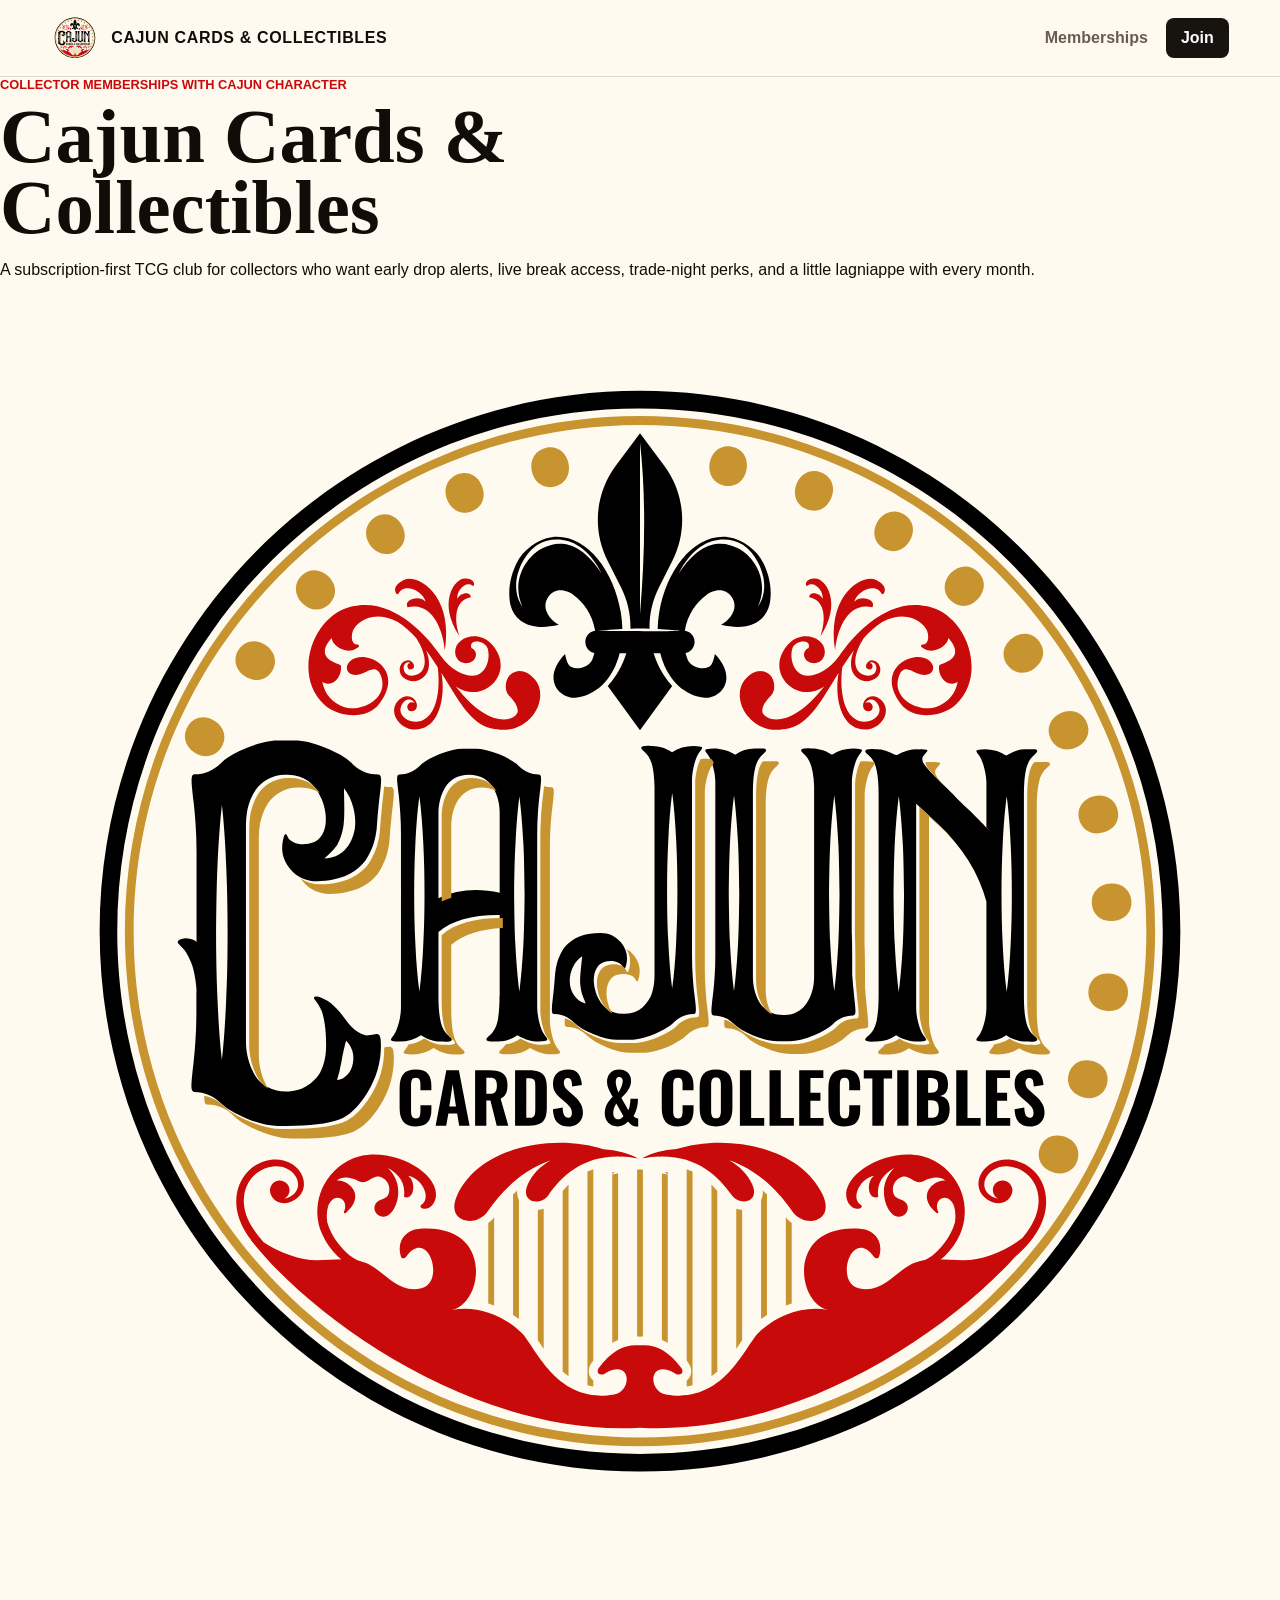
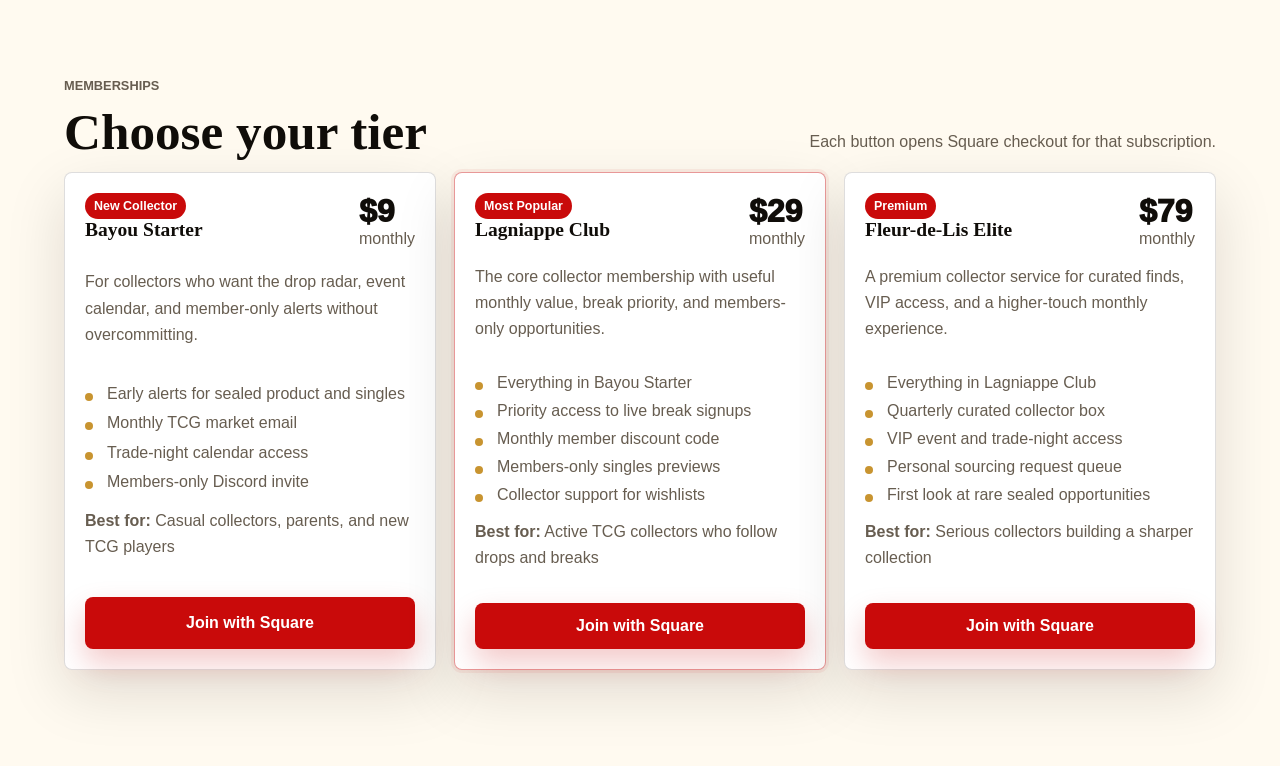
==== index.html @ 58097a8f "Focus public site on subscription tiers" ====
<!doctype html>
<html lang="en">
  <head>
    <meta charset="utf-8">
    <meta name="viewport" content="width=device-width, initial-scale=1">
    <title>Cajun Cards & Collectibles</title>
    <meta name="description" content="Subscription memberships for Cajun Cards & Collectibles, a TCG collector club with Square checkout redirects.">
    <link rel="icon" href="assets/logo.svg" type="image/svg+xml">
    <link rel="stylesheet" href="styles.css">
  </head>
  <body>
    <header class="site-header">
      <a class="brand" href="#home" aria-label="Cajun Cards & Collectibles home">
        <img src="assets/logo.svg" alt="">
        <span>Cajun Cards & Collectibles</span>
      </a>
      <nav class="site-nav" aria-label="Primary navigation">
        <a href="#memberships">Memberships</a>
      </nav>
      <a class="button compact" href="#memberships">Join</a>
    </header>

    <main>
      <section class="subscriptions-hero" id="home">
        <div>
          <p class="eyebrow" data-config="hero.eyebrow">Collector memberships with Cajun character</p>
          <h1 data-config="hero.headline">Cajun Cards & Collectibles</h1>
          <p data-config="hero.copy">A subscription-first TCG club for collectors who want early drop alerts, live break access, trade-night perks, and a little lagniappe with every month.</p>
        </div>
        <img src="assets/logo.svg" alt="Cajun Cards & Collectibles logo">
      </section>

      <section class="section" id="memberships">
        <div class="section-heading">
          <div>
            <p class="eyebrow">Memberships</p>
            <h2>Choose your tier</h2>
          </div>
          <p>Each button opens Square checkout for that subscription.</p>
        </div>
        <div class="subscription-grid" id="subscriptionGrid" aria-live="polite"></div>
      </section>

    </main>

    <aside class="join-tray" id="joinTray" aria-hidden="true" aria-label="Membership checkout redirect">
      <div class="tray-panel">
        <div class="tray-header">
          <h2 id="trayTitle">Membership</h2>
          <button class="icon-button" id="closeTray" type="button" aria-label="Close">X</button>
        </div>
        <p id="trayCopy"></p>
        <div class="secure-note">
          <strong>Redirecting to Square</strong>
          <span>Payment is completed through your Square checkout link.</span>
        </div>
        <a class="button primary full" id="squareCheckoutLink" target="_blank" rel="noopener">Continue to Square</a>
        <button class="button ghost full" id="copySquareLink" type="button">Copy Square link</button>
        <p class="form-note" id="trayMessage"></p>
      </div>
    </aside>

    <div class="toast" id="toast" role="status" aria-live="polite"></div>
    <script src="app.js" type="module"></script>
  </body>
</html>
---- styles.css ----
:root {
  --ink: #100d09;
  --paper: #fffaf0;
  --ivory: #fffdf8;
  --cream: #f5ead8;
  --gold: #c89430;
  --red: #c90a0a;
  --charcoal: #17130f;
  --muted: #675d50;
  --line: rgba(23, 19, 15, 0.14);
  --shadow: 0 22px 60px rgba(23, 19, 15, 0.13);
  --display: Algerian, "Rosewood Std Regular", "Cooper Black", Georgia, "Times New Roman", serif;
  --sans: "Franklin Gothic Medium", "Arial Narrow", Arial, Helvetica, sans-serif;
}

* {
  box-sizing: border-box;
}

html {
  scroll-behavior: smooth;
}

body {
  margin: 0;
  color: var(--ink);
  background: var(--paper);
  font-family: var(--sans);
}

button,
input,
select,
textarea {
  font: inherit;
}

a {
  color: inherit;
  text-decoration: none;
}

.site-header {
  position: sticky;
  top: 0;
  z-index: 30;
  display: grid;
  grid-template-columns: minmax(220px, 1fr) auto auto;
  align-items: center;
  gap: 18px;
  padding: 14px clamp(18px, 4vw, 54px);
  background: rgba(255, 250, 240, 0.94);
  border-bottom: 1px solid var(--line);
  backdrop-filter: blur(16px);
}

.brand {
  display: flex;
  align-items: center;
  gap: 12px;
  min-width: 0;
  font-weight: 900;
  text-transform: uppercase;
  letter-spacing: 0.04em;
}

.brand img {
  width: 48px;
  height: 48px;
  object-fit: contain;
}

.site-nav {
  display: flex;
  flex-wrap: wrap;
  gap: 16px;
  color: var(--muted);
  font-weight: 800;
}

.site-nav a:hover {
  color: var(--red);
}

.button,
.icon-button {
  border: 0;
  cursor: pointer;
}

.button {
  display: inline-flex;
  align-items: center;
  justify-content: center;
  min-height: 46px;
  padding: 12px 18px;
  border-radius: 8px;
  font-weight: 900;
  transition: transform 160ms ease, box-shadow 160ms ease;
}

.button:hover {
  transform: translateY(-1px);
}

.button.primary {
  color: white;
  background: var(--red);
  box-shadow: 0 14px 30px rgba(201, 10, 10, 0.22);
}

.button.secondary {
  color: var(--ink);
  background: var(--gold);
}

.button.ghost {
  color: var(--ink);
  background: transparent;
  border: 1px solid var(--line);
}

.button.compact {
  min-height: 40px;
  padding: 10px 15px;
  color: white;
  background: var(--charcoal);
}

.button.full {
  width: 100%;
}

.button-row,
.hero-actions {
  display: flex;
  flex-wrap: wrap;
  gap: 12px;
}

.hero {
  display: grid;
  grid-template-columns: minmax(0, 1.03fr) minmax(300px, 0.97fr);
  align-items: center;
  min-height: calc(100vh - 77px);
  gap: clamp(28px, 5vw, 76px);
  padding: clamp(48px, 7vw, 92px) clamp(18px, 5vw, 76px) 36px;
  background:
    linear-gradient(110deg, rgba(255, 250, 240, 0.97), rgba(245, 234, 216, 0.92)),
    radial-gradient(circle at 78% 36%, rgba(200, 148, 48, 0.32), transparent 35%);
}

.hero-copy {
  max-width: 780px;
}

.eyebrow {
  margin: 0 0 10px;
  color: var(--red);
  font-size: 0.8rem;
  font-weight: 900;
  text-transform: uppercase;
}

h1,
h2,
h3,
p {
  margin-top: 0;
}

h1,
h2,
h3 {
  font-family: var(--display);
  letter-spacing: 0;
}

h1 {
  max-width: 650px;
  margin-bottom: 18px;
  font-size: clamp(3rem, 6vw, 5.8rem);
  line-height: 0.92;
  overflow-wrap: normal;
}

h2 {
  margin-bottom: 14px;
  font-size: clamp(2rem, 4vw, 4rem);
  line-height: 1;
}

h3 {
  margin-bottom: 8px;
  font-size: 1.22rem;
}

.hero p,
.section-heading p,
.planner p,
.subscription-card p,
.feature-card p,
.faq-card p,
.form-note,
.secure-note span {
  color: var(--muted);
  line-height: 1.65;
}

.hero p {
  max-width: 650px;
  font-size: 1.16rem;
}

.hero-mark {
  display: grid;
  place-items: center;
  padding: clamp(16px, 4vw, 34px);
  background: rgba(255, 253, 248, 0.78);
  border: 1px solid rgba(200, 148, 48, 0.34);
  border-radius: 8px;
  box-shadow: var(--shadow);
  overflow: hidden;
}

.hero-mark img {
  width: min(100%, 520px);
  max-width: 100%;
  aspect-ratio: 1;
  object-fit: contain;
  filter: drop-shadow(0 26px 46px rgba(23, 19, 15, 0.2));
}

.announcement-strip {
  overflow: hidden;
  border-top: 1px solid var(--line);
  border-bottom: 1px solid var(--line);
  background: var(--charcoal);
}

.drop-notification {
  display: flex;
  align-items: center;
  justify-content: space-between;
  gap: 20px;
  margin: clamp(24px, 4vw, 42px) clamp(18px, 5vw, 76px) 0;
  padding: 18px;
  border: 1px solid rgba(201, 10, 10, 0.25);
  border-radius: 8px;
  background: white;
  box-shadow: var(--shadow);
}

.drop-notification h2 {
  margin-bottom: 8px;
  font-size: clamp(1.6rem, 3vw, 2.6rem);
}

.drop-notification p {
  margin-bottom: 6px;
  color: var(--muted);
  line-height: 1.55;
}

.drop-notification span {
  color: var(--red);
  font-weight: 900;
}

#announcementTrack {
  display: flex;
  min-width: max-content;
  animation: crawl 28s linear infinite;
}

.announcement-item {
  padding: 13px 28px;
  color: white;
  font-weight: 900;
}

.announcement-item span {
  color: var(--gold);
}

@keyframes crawl {
  from {
    transform: translateX(0);
  }
  to {
    transform: translateX(-50%);
  }
}

.section,
.section-lite {
  padding: clamp(58px, 8vw, 96px) clamp(18px, 5vw, 76px);
}

.section-lite {
  padding-bottom: 0;
}

.toolbar,
.section-heading,
.planner {
  display: flex;
  align-items: end;
  justify-content: space-between;
  gap: 28px;
}

.tools {
  display: grid;
  grid-template-columns: minmax(220px, 1fr) minmax(190px, 0.75fr);
  gap: 12px;
  width: min(100%, 560px);
}

label {
  display: grid;
  gap: 7px;
  color: var(--muted);
  font-size: 0.92rem;
  font-weight: 800;
}

input,
select,
textarea {
  min-height: 44px;
  width: 100%;
  padding: 10px 12px;
  color: var(--ink);
  border: 1px solid var(--line);
  border-radius: 8px;
  background: var(--ivory);
}

textarea {
  resize: vertical;
}

input:focus,
select:focus,
textarea:focus {
  outline: 3px solid rgba(200, 148, 48, 0.28);
  border-color: var(--gold);
}

.subscription-grid {
  display: grid;
  grid-template-columns: repeat(3, minmax(0, 1fr));
  gap: 18px;
}

.subscription-card,
.feature-card,
.planner-card,
.faq-card,
.admin-card,
.tray-panel {
  border: 1px solid var(--line);
  border-radius: 8px;
  background: white;
  box-shadow: var(--shadow);
}

.subscription-card {
  display: grid;
  gap: 15px;
  min-height: 100%;
  padding: 20px;
}

.subscription-card.popular {
  border-color: rgba(201, 10, 10, 0.42);
  outline: 3px solid rgba(201, 10, 10, 0.06);
}

.tier-head {
  display: flex;
  align-items: start;
  justify-content: space-between;
  gap: 12px;
}

.badge {
  display: inline-flex;
  width: fit-content;
  align-items: center;
  min-height: 26px;
  padding: 5px 9px;
  color: white;
  background: var(--red);
  border-radius: 999px;
  font-size: 0.78rem;
  font-weight: 900;
}

.price {
  font-size: 2rem;
  font-weight: 950;
}

.cadence {
  color: var(--muted);
}

.subscription-card ul {
  display: grid;
  gap: 10px;
  margin: 0;
  padding: 0;
  list-style: none;
}

.subscription-card li {
  position: relative;
  padding-left: 22px;
  color: var(--muted);
}

.subscription-card li::before {
  content: "";
  position: absolute;
  top: 0.5em;
  left: 0;
  width: 8px;
  height: 8px;
  background: var(--gold);
  border-radius: 50%;
}

.clubhouse,
.compare-section {
  background: #f4ead9;
}

.feature-grid,
.calendar-list,
.faq-list {
  display: grid;
  grid-template-columns: repeat(4, minmax(0, 1fr));
  gap: 16px;
}

.feature-card,
.faq-card {
  padding: 18px;
}

.planner {
  align-items: start;
}

.planner > div {
  max-width: 560px;
}

.planner-card {
  display: grid;
  gap: 12px;
  width: min(100%, 520px);
  padding: 20px;
}

.wishlist-items {
  display: grid;
  gap: 10px;
}

.wishlist-item,
.calendar-item {
  padding: 13px;
  border: 1px solid var(--line);
  border-radius: 8px;
  background: var(--ivory);
}

.calendar-list {
  grid-template-columns: repeat(3, minmax(0, 1fr));
}

.calendar-item strong,
.calendar-item span {
  display: block;
}

.calendar-item span {
  color: var(--red);
  font-weight: 900;
}

.compare-table {
  overflow-x: auto;
  border: 1px solid var(--line);
  border-radius: 8px;
  background: white;
}

.compare-table table {
  width: 100%;
  min-width: 720px;
  border-collapse: collapse;
}

.compare-table th,
.compare-table td {
  padding: 14px;
  text-align: left;
  border-bottom: 1px solid var(--line);
}

.compare-table th {
  color: var(--red);
  font-family: var(--display);
  font-size: 1.1rem;
}

.admin-grid {
  display: grid;
  grid-template-columns: minmax(320px, 0.8fr) minmax(360px, 1.2fr);
  gap: 18px;
}

.admin-card {
  display: grid;
  gap: 14px;
  padding: 20px;
}

.join-tray {
  position: fixed;
  inset: 0;
  z-index: 60;
  display: none;
  justify-content: end;
  background: rgba(23, 19, 15, 0.46);
}

.join-tray.open {
  display: flex;
}

.tray-panel {
  display: grid;
  align-content: start;
  gap: 16px;
  width: min(100%, 430px);
  height: 100%;
  padding: 22px;
  border-radius: 0;
}

.tray-header {
  display: flex;
  align-items: center;
  justify-content: space-between;
  gap: 12px;
}

.icon-button {
  display: grid;
  width: 40px;
  height: 40px;
  place-items: center;
  color: white;
  background: var(--charcoal);
  border-radius: 8px;
  font-weight: 900;
}

.secure-note {
  display: grid;
  gap: 3px;
  padding: 14px;
  border: 1px dashed rgba(23, 19, 15, 0.24);
  border-radius: 8px;
  background: var(--cream);
}

.toast {
  position: fixed;
  right: 18px;
  bottom: 18px;
  z-index: 80;
  max-width: min(420px, calc(100vw - 36px));
  padding: 14px 16px;
  color: white;
  background: var(--charcoal);
  border-radius: 8px;
  box-shadow: var(--shadow);
  opacity: 0;
  transform: translateY(10px);
  transition: opacity 160ms ease, transform 160ms ease;
  pointer-events: none;
}

.toast.show {
  opacity: 1;
  transform: translateY(0);
}

.hidden {
  display: none !important;
}

@media (max-width: 1080px) {
  .site-header {
    grid-template-columns: 1fr auto;
  }

  .site-nav {
    grid-column: 1 / -1;
  }

  .hero,
  .toolbar,
  .section-heading,
  .drop-notification,
  .planner,
  .admin-grid {
    display: grid;
    grid-template-columns: 1fr;
    align-items: start;
  }

  .subscription-grid,
  .feature-grid {
    grid-template-columns: repeat(2, minmax(0, 1fr));
  }
}

@media (max-width: 720px) {
  .brand span {
    font-size: 0.85rem;
  }

  .site-header {
    gap: 10px;
  }

  .site-nav {
    gap: 10px;
    font-size: 0.9rem;
  }

  .hero {
    min-height: auto;
  }

  h1 {
    font-size: clamp(2.8rem, 18vw, 4.4rem);
  }

  .subscription-grid,
  .feature-grid,
  .calendar-list,
  .faq-list,
  .tools {
    grid-template-columns: 1fr;
  }
}
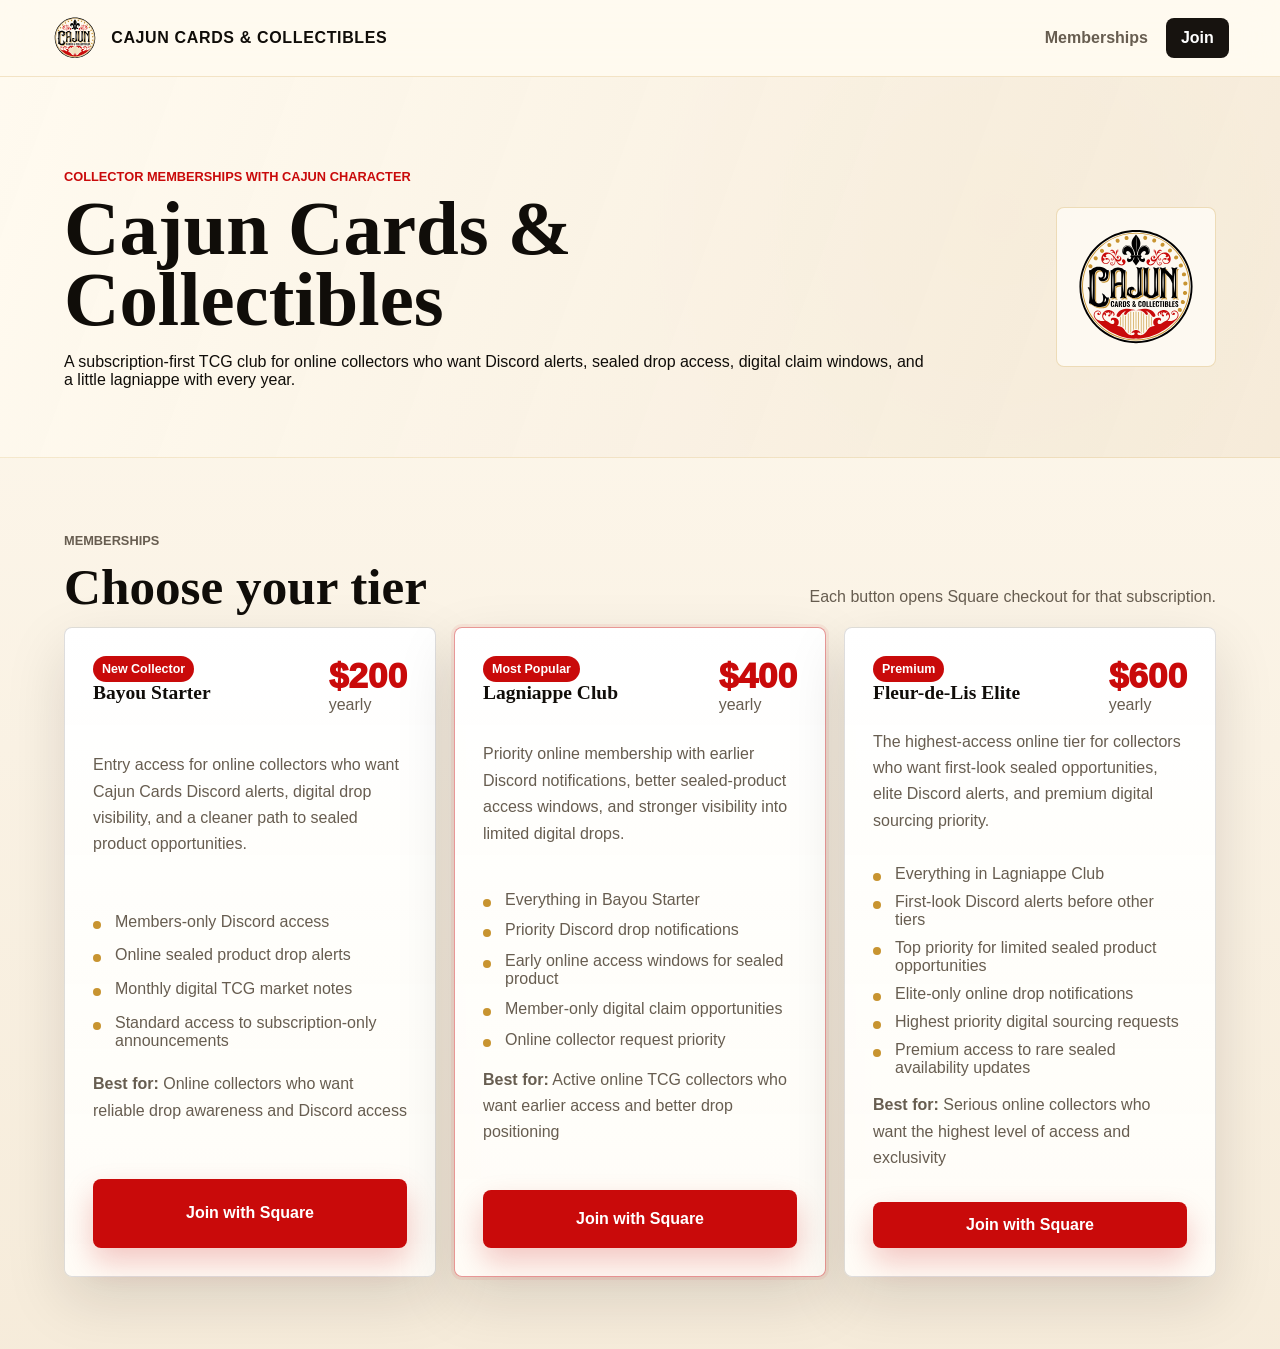
==== commit 4b83537a: "Add configurable Discord join popup" ====
--- a/index.html
+++ b/index.html
@@ -17,7 +17,7 @@
       <nav class="site-nav" aria-label="Primary navigation">
         <a href="#memberships">Memberships</a>
       </nav>
-      <a class="button compact" href="#memberships">Join</a>
+      <button class="button compact" id="openDiscordJoin" type="button">Join</button>
     </header>
 
     <main>
@@ -60,6 +60,22 @@
       </div>
     </aside>
 
+    <aside class="join-tray" id="discordTray" aria-hidden="true" aria-label="Discord server invite">
+      <div class="tray-panel">
+        <div class="tray-header">
+          <h2>Join the Discord</h2>
+          <button class="icon-button" id="closeDiscordTray" type="button" aria-label="Close">X</button>
+        </div>
+        <p>Get online drop alerts, sealed access notices, and member updates from Cajun Cards & Collectibles.</p>
+        <div class="secure-note">
+          <strong>Discord invite</strong>
+          <span id="discordJoinCopy">Add your Discord server link in the admin panel.</span>
+        </div>
+        <a class="button primary full" id="discordServerLink" target="_blank" rel="noopener">Open Discord</a>
+        <p class="form-note" id="discordTrayMessage"></p>
+      </div>
+    </aside>
+
     <div class="toast" id="toast" role="status" aria-live="polite"></div>
     <script src="app.js" type="module"></script>
   </body>
--- a/styles.css
+++ b/styles.css
@@ -24,7 +24,9 @@
 body {
   margin: 0;
   color: var(--ink);
-  background: var(--paper);
+  background:
+    linear-gradient(180deg, rgba(255, 250, 240, 0.98), rgba(245, 234, 216, 0.9)),
+    var(--paper);
   font-family: var(--sans);
 }
 
@@ -50,7 +52,7 @@
   gap: 18px;
   padding: 14px clamp(18px, 4vw, 54px);
   background: rgba(255, 250, 240, 0.94);
-  border-bottom: 1px solid var(--line);
+  border-bottom: 1px solid rgba(200, 148, 48, 0.22);
   backdrop-filter: blur(16px);
 }
 
@@ -138,7 +140,8 @@
   gap: 12px;
 }
 
-.hero {
+.hero,
+.subscriptions-hero {
   display: grid;
   grid-template-columns: minmax(0, 1.03fr) minmax(300px, 0.97fr);
   align-items: center;
@@ -148,6 +151,27 @@
   background:
     linear-gradient(110deg, rgba(255, 250, 240, 0.97), rgba(245, 234, 216, 0.92)),
     radial-gradient(circle at 78% 36%, rgba(200, 148, 48, 0.32), transparent 35%);
+}
+
+.subscriptions-hero {
+  min-height: auto;
+  grid-template-columns: minmax(0, 1fr) 160px;
+  padding: clamp(54px, 8vw, 92px) clamp(18px, 5vw, 76px) clamp(26px, 5vw, 52px);
+  border-bottom: 1px solid rgba(200, 148, 48, 0.18);
+}
+
+.subscriptions-hero > div {
+  max-width: 860px;
+}
+
+.subscriptions-hero img {
+  width: min(160px, 28vw);
+  aspect-ratio: 1;
+  object-fit: contain;
+  padding: 12px;
+  border: 1px solid rgba(200, 148, 48, 0.3);
+  border-radius: 8px;
+  background: rgba(255, 253, 248, 0.78);
 }
 
 .hero-copy {
@@ -294,7 +318,7 @@
 
 .section,
 .section-lite {
-  padding: clamp(58px, 8vw, 96px) clamp(18px, 5vw, 76px);
+  padding: clamp(40px, 6vw, 72px) clamp(18px, 5vw, 76px);
 }
 
 .section-lite {
@@ -370,7 +394,16 @@
   display: grid;
   gap: 15px;
   min-height: 100%;
-  padding: 20px;
+  padding: clamp(18px, 3vw, 28px);
+  background:
+    linear-gradient(180deg, rgba(255, 255, 255, 0.98), rgba(255, 253, 248, 0.94));
+  transition: transform 160ms ease, border-color 160ms ease, box-shadow 160ms ease;
+}
+
+.subscription-card:hover {
+  transform: translateY(-3px);
+  border-color: rgba(200, 148, 48, 0.5);
+  box-shadow: 0 24px 70px rgba(23, 19, 15, 0.16);
 }
 
 .subscription-card.popular {
@@ -399,7 +432,8 @@
 }
 
 .price {
-  font-size: 2rem;
+  color: var(--red);
+  font-size: 2.2rem;
   font-weight: 950;
 }
 
@@ -616,6 +650,7 @@
   }
 
   .hero,
+  .subscriptions-hero,
   .toolbar,
   .section-heading,
   .drop-notification,
@@ -650,6 +685,10 @@
     min-height: auto;
   }
 
+  .subscriptions-hero img {
+    width: 118px;
+  }
+
   h1 {
     font-size: clamp(2.8rem, 18vw, 4.4rem);
   }
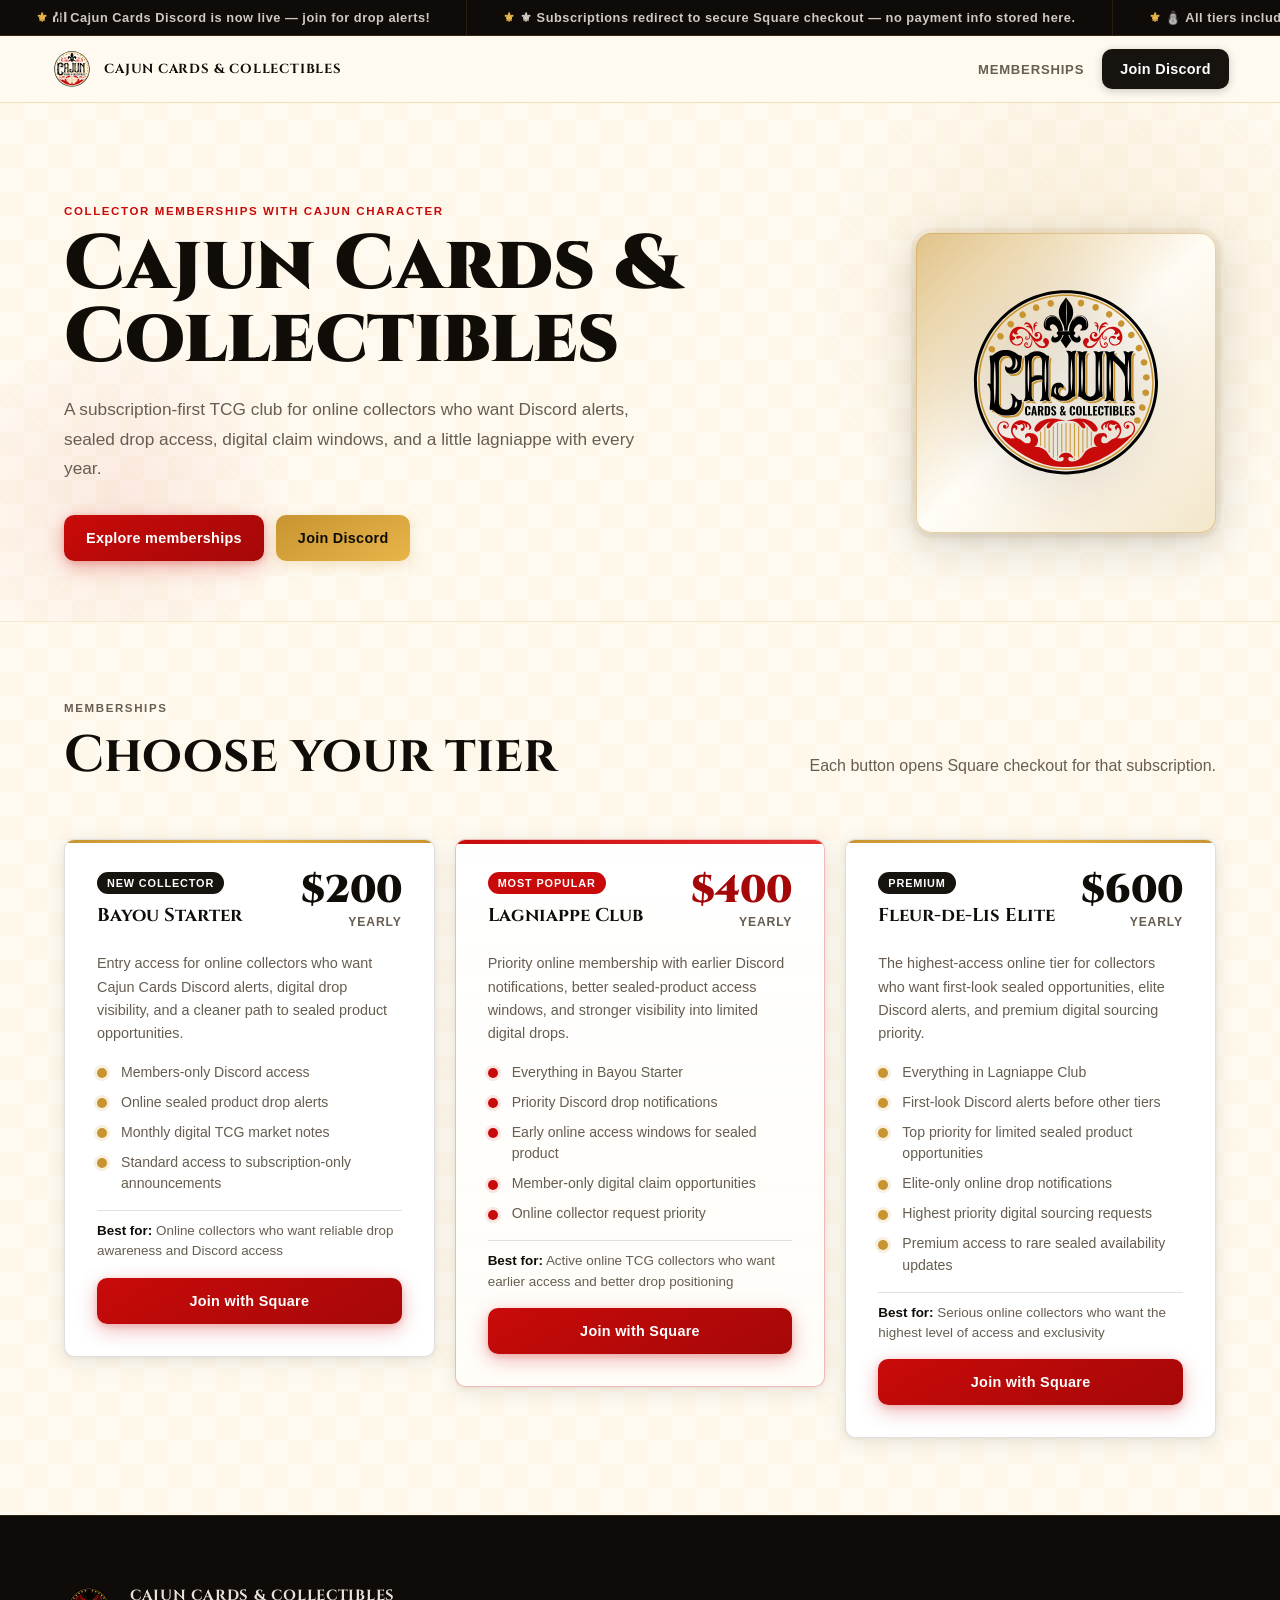
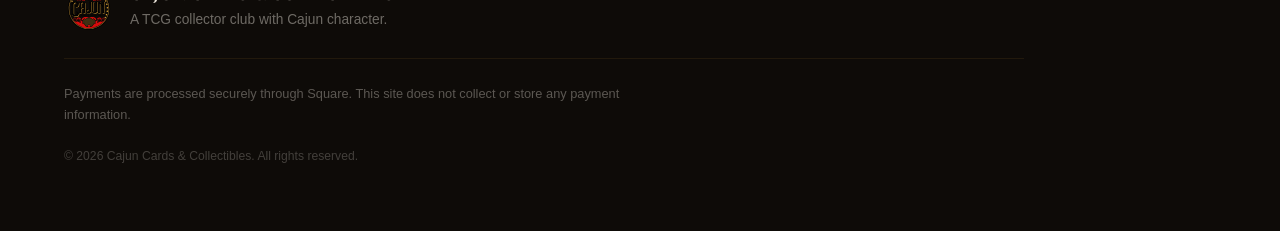
==== commit c496d045: "Overhaul visual design, admin dashboard, and public site features - Add Google Fonts (Cinzel) for di" ====
--- a/index.html
+++ b/index.html
@@ -3,31 +3,57 @@
   <head>
     <meta charset="utf-8">
     <meta name="viewport" content="width=device-width, initial-scale=1">
-    <title>Cajun Cards & Collectibles</title>
-    <meta name="description" content="Subscription memberships for Cajun Cards & Collectibles, a TCG collector club with Square checkout redirects.">
+    <title>Cajun Cards &amp; Collectibles</title>
+    <meta name="description" id="metaDesc" content="Subscription memberships for Cajun Cards &amp; Collectibles — a TCG collector club in Louisiana.">
     <link rel="icon" href="assets/logo.svg" type="image/svg+xml">
+    <link rel="preconnect" href="https://fonts.googleapis.com">
+    <link rel="preconnect" href="https://fonts.gstatic.com" crossorigin>
+    <link href="https://fonts.googleapis.com/css2?family=Cinzel:wght@400;700;900&display=swap" rel="stylesheet">
     <link rel="stylesheet" href="styles.css">
   </head>
   <body>
+
+    <div class="announcement-strip" id="announcementStrip" hidden>
+      <div id="announcementTrack"></div>
+    </div>
+
     <header class="site-header">
-      <a class="brand" href="#home" aria-label="Cajun Cards & Collectibles home">
+      <a class="brand" href="#home" aria-label="Cajun Cards &amp; Collectibles home">
         <img src="assets/logo.svg" alt="">
-        <span>Cajun Cards & Collectibles</span>
+        <span>Cajun Cards &amp; Collectibles</span>
       </a>
       <nav class="site-nav" aria-label="Primary navigation">
         <a href="#memberships">Memberships</a>
       </nav>
-      <button class="button compact" id="openDiscordJoin" type="button">Join</button>
+      <button class="button compact" id="openDiscordJoin" type="button">Join Discord</button>
     </header>
 
     <main>
+
+      <div class="drop-notification-wrap" id="discordDropWrap" hidden>
+        <div class="drop-notification">
+          <div class="drop-notification-content">
+            <h3 id="dropTitle"></h3>
+            <p id="dropMessage"></p>
+            <span class="drop-time" id="dropPostedAt"></span>
+          </div>
+          <a class="button primary" id="dropLink" target="_blank" rel="noopener" hidden>View on Discord</a>
+        </div>
+      </div>
+
       <section class="subscriptions-hero" id="home">
-        <div>
+        <div class="hero-text">
           <p class="eyebrow" data-config="hero.eyebrow">Collector memberships with Cajun character</p>
-          <h1 data-config="hero.headline">Cajun Cards & Collectibles</h1>
+          <h1 data-config="hero.headline">Cajun Cards &amp; Collectibles</h1>
           <p data-config="hero.copy">A subscription-first TCG club for collectors who want early drop alerts, live break access, trade-night perks, and a little lagniappe with every month.</p>
+          <div class="hero-actions">
+            <a class="button primary" href="#memberships" data-config="hero.primaryCta">Explore memberships</a>
+            <button class="button secondary" id="openDiscordHero" type="button" data-config="hero.secondaryCta">Join Discord</button>
+          </div>
         </div>
-        <img src="assets/logo.svg" alt="Cajun Cards & Collectibles logo">
+        <div class="hero-mark">
+          <img src="assets/logo.svg" alt="Cajun Cards &amp; Collectibles logo">
+        </div>
       </section>
 
       <section class="section" id="memberships">
@@ -43,11 +69,26 @@
 
     </main>
 
+    <footer class="site-footer">
+      <div class="footer-inner">
+        <div class="footer-brand">
+          <img src="assets/logo.svg" alt="">
+          <div class="footer-brand-text">
+            <strong data-config="brand">Cajun Cards &amp; Collectibles</strong>
+            <p data-config="footer.tagline">A TCG collector club with Cajun character.</p>
+          </div>
+        </div>
+        <hr class="footer-divider">
+        <p class="footer-note">Payments are processed securely through Square. This site does not collect or store any payment information.</p>
+        <p class="footer-copy">&copy; <span data-config="footer.copyright">2026 Cajun Cards &amp; Collectibles. All rights reserved.</span></p>
+      </div>
+    </footer>
+
     <aside class="join-tray" id="joinTray" aria-hidden="true" aria-label="Membership checkout redirect">
       <div class="tray-panel">
         <div class="tray-header">
           <h2 id="trayTitle">Membership</h2>
-          <button class="icon-button" id="closeTray" type="button" aria-label="Close">X</button>
+          <button class="icon-button" id="closeTray" type="button" aria-label="Close">&times;</button>
         </div>
         <p id="trayCopy"></p>
         <div class="secure-note">
@@ -64,9 +105,9 @@
       <div class="tray-panel">
         <div class="tray-header">
           <h2>Join the Discord</h2>
-          <button class="icon-button" id="closeDiscordTray" type="button" aria-label="Close">X</button>
+          <button class="icon-button" id="closeDiscordTray" type="button" aria-label="Close">&times;</button>
         </div>
-        <p>Get online drop alerts, sealed access notices, and member updates from Cajun Cards & Collectibles.</p>
+        <p>Get online drop alerts, sealed access notices, and member updates from Cajun Cards &amp; Collectibles.</p>
         <div class="secure-note">
           <strong>Discord invite</strong>
           <span id="discordJoinCopy">Add your Discord server link in the admin panel.</span>
--- a/styles.css
+++ b/styles.css
@@ -1,265 +1,348 @@
+/* ═══════════════════════════════════════
+   Cajun Cards & Collectibles — Stylesheet
+═══════════════════════════════════════ */
+
 :root {
-  --ink: #100d09;
-  --paper: #fffaf0;
-  --ivory: #fffdf8;
-  --cream: #f5ead8;
-  --gold: #c89430;
-  --red: #c90a0a;
-  --charcoal: #17130f;
-  --muted: #675d50;
-  --line: rgba(23, 19, 15, 0.14);
-  --shadow: 0 22px 60px rgba(23, 19, 15, 0.13);
-  --display: Algerian, "Rosewood Std Regular", "Cooper Black", Georgia, "Times New Roman", serif;
-  --sans: "Franklin Gothic Medium", "Arial Narrow", Arial, Helvetica, sans-serif;
-}
-
-* {
-  box-sizing: border-box;
-}
-
-html {
-  scroll-behavior: smooth;
-}
+  --ink:        #100d09;
+  --paper:      #fffaf0;
+  --ivory:      #fffdf8;
+  --cream:      #f5ead8;
+  --gold:       #c89430;
+  --gold-light: #e8b54a;
+  --red:        #c90a0a;
+  --red-dark:   #a50808;
+  --charcoal:   #17130f;
+  --deep:       #0e0b08;
+  --muted:      #675d50;
+  --line:       rgba(23, 19, 15, 0.13);
+  --shadow:     0 4px 20px rgba(23, 19, 15, 0.09), 0 1px 4px rgba(23, 19, 15, 0.05);
+  --shadow-lg:  0 12px 48px rgba(23, 19, 15, 0.15), 0 4px 14px rgba(23, 19, 15, 0.08);
+  --display:    "Cinzel", Algerian, "Cooper Black", Georgia, "Times New Roman", serif;
+  --sans:       "Franklin Gothic Medium", "Arial Narrow", Arial, Helvetica, sans-serif;
+  --radius:     10px;
+}
+
+/* ─── Reset ──────────────────────────── */
+*, *::before, *::after { box-sizing: border-box; }
+html { scroll-behavior: smooth; }
 
 body {
   margin: 0;
   color: var(--ink);
-  background:
-    linear-gradient(180deg, rgba(255, 250, 240, 0.98), rgba(245, 234, 216, 0.9)),
-    var(--paper);
+  background-color: var(--paper);
+  background-image:
+    linear-gradient(135deg, rgba(200,148,48,.03) 25%, transparent 25%),
+    linear-gradient(225deg, rgba(200,148,48,.03) 25%, transparent 25%),
+    linear-gradient(315deg, rgba(200,148,48,.03) 25%, transparent 25%),
+    linear-gradient(45deg,  rgba(200,148,48,.03) 25%, transparent 25%);
+  background-size: 48px 48px;
+  background-position: 0 0, 0 24px, 24px -24px, -24px 0;
   font-family: var(--sans);
 }
 
-button,
-input,
-select,
-textarea {
-  font: inherit;
-}
-
-a {
-  color: inherit;
-  text-decoration: none;
-}
-
+button, input, select, textarea { font: inherit; }
+a { color: inherit; text-decoration: none; }
+h1, h2, h3, p { margin-top: 0; }
+
+/* ─── Typography ─────────────────────── */
+h1, h2, h3 {
+  font-family: var(--display);
+  letter-spacing: 0;
+}
+
+h1 {
+  max-width: 720px;
+  margin-bottom: 20px;
+  font-size: clamp(2.8rem, 6vw, 5.4rem);
+  line-height: 0.95;
+  font-weight: 900;
+}
+
+h2 {
+  margin-bottom: 14px;
+  font-size: clamp(2rem, 4vw, 3.6rem);
+  line-height: 1;
+  font-weight: 700;
+}
+
+h3 {
+  margin-bottom: 8px;
+  font-size: 1.16rem;
+  font-weight: 700;
+}
+
+.eyebrow {
+  margin: 0 0 12px;
+  color: var(--red);
+  font-size: 0.72rem;
+  font-weight: 900;
+  text-transform: uppercase;
+  letter-spacing: 0.14em;
+}
+
+/* ─── Site Header ───────────────────── */
 .site-header {
   position: sticky;
   top: 0;
   z-index: 30;
   display: grid;
-  grid-template-columns: minmax(220px, 1fr) auto auto;
+  grid-template-columns: minmax(200px, 1fr) auto auto;
   align-items: center;
   gap: 18px;
-  padding: 14px clamp(18px, 4vw, 54px);
+  padding: 12px clamp(18px, 4vw, 54px);
   background: rgba(255, 250, 240, 0.94);
-  border-bottom: 1px solid rgba(200, 148, 48, 0.22);
-  backdrop-filter: blur(16px);
+  border-bottom: 1px solid rgba(200, 148, 48, 0.28);
+  backdrop-filter: blur(20px);
+  -webkit-backdrop-filter: blur(20px);
 }
 
 .brand {
   display: flex;
   align-items: center;
-  gap: 12px;
+  gap: 11px;
   min-width: 0;
-  font-weight: 900;
+  font-family: var(--display);
+  font-size: 0.82rem;
+  font-weight: 700;
   text-transform: uppercase;
-  letter-spacing: 0.04em;
+  letter-spacing: 0.06em;
 }
 
 .brand img {
-  width: 48px;
-  height: 48px;
+  width: 42px;
+  height: 42px;
   object-fit: contain;
+  flex-shrink: 0;
 }
 
 .site-nav {
   display: flex;
   flex-wrap: wrap;
-  gap: 16px;
-  color: var(--muted);
+  gap: 20px;
   font-weight: 800;
-}
-
-.site-nav a:hover {
-  color: var(--red);
-}
-
-.button,
-.icon-button {
-  border: 0;
-  cursor: pointer;
-}
+  font-size: 0.82rem;
+  letter-spacing: 0.06em;
+  text-transform: uppercase;
+}
+
+.site-nav a {
+  color: var(--muted);
+  transition: color 160ms ease;
+}
+
+.site-nav a:hover { color: var(--red); }
+
+/* ─── Buttons ───────────────────────── */
+.button, .icon-button { border: 0; cursor: pointer; }
 
 .button {
   display: inline-flex;
   align-items: center;
   justify-content: center;
+  gap: 8px;
   min-height: 46px;
-  padding: 12px 18px;
-  border-radius: 8px;
+  padding: 12px 22px;
+  border-radius: var(--radius);
   font-weight: 900;
-  transition: transform 160ms ease, box-shadow 160ms ease;
-}
-
-.button:hover {
-  transform: translateY(-1px);
-}
+  font-size: 0.9rem;
+  letter-spacing: 0.02em;
+  transition: transform 160ms ease, box-shadow 160ms ease, background 160ms ease, border-color 160ms ease;
+}
+
+.button:hover  { transform: translateY(-2px); }
+.button:active { transform: translateY(0); }
 
 .button.primary {
-  color: white;
-  background: var(--red);
-  box-shadow: 0 14px 30px rgba(201, 10, 10, 0.22);
+  color: #fff;
+  background: linear-gradient(150deg, var(--red) 0%, var(--red-dark) 100%);
+  box-shadow: 0 6px 20px rgba(201,10,10,.28), 0 2px 6px rgba(201,10,10,.18);
+}
+
+.button.primary:hover {
+  box-shadow: 0 10px 28px rgba(201,10,10,.38), 0 4px 10px rgba(201,10,10,.2);
 }
 
 .button.secondary {
   color: var(--ink);
-  background: var(--gold);
+  background: linear-gradient(150deg, var(--gold) 0%, var(--gold-light) 100%);
+  box-shadow: 0 4px 14px rgba(200,148,48,.24);
+}
+
+.button.secondary:hover {
+  box-shadow: 0 8px 22px rgba(200,148,48,.34);
 }
 
 .button.ghost {
   color: var(--ink);
   background: transparent;
-  border: 1px solid var(--line);
+  border: 1.5px solid var(--line);
+}
+
+.button.ghost:hover {
+  border-color: var(--gold);
+  background: rgba(200,148,48,.06);
 }
 
 .button.compact {
   min-height: 40px;
-  padding: 10px 15px;
-  color: white;
+  padding: 9px 18px;
+  color: #fff;
   background: var(--charcoal);
-}
-
-.button.full {
-  width: 100%;
-}
-
-.button-row,
-.hero-actions {
+  box-shadow: 0 2px 8px rgba(23,19,15,.22);
+}
+
+.button.compact:hover {
+  background: var(--deep);
+  box-shadow: 0 4px 14px rgba(23,19,15,.3);
+}
+
+.button.full { width: 100%; }
+
+.button-row, .hero-actions {
   display: flex;
   flex-wrap: wrap;
   gap: 12px;
-}
-
-.hero,
+  align-items: center;
+}
+
+.icon-button {
+  display: grid;
+  width: 38px;
+  height: 38px;
+  flex-shrink: 0;
+  place-items: center;
+  color: #fff;
+  background: var(--charcoal);
+  border-radius: 8px;
+  font-size: 0.88rem;
+  transition: background 160ms ease;
+}
+
+.icon-button:hover { background: var(--red); }
+
+/* ─── Announcement Strip ────────────── */
+.announcement-strip {
+  overflow: hidden;
+  border-bottom: 1px solid rgba(200,148,48,.2);
+  background: var(--deep);
+}
+
+#announcementTrack {
+  display: flex;
+  min-width: max-content;
+  animation: crawl 36s linear infinite;
+}
+
+#announcementTrack:hover { animation-play-state: paused; }
+
+.announcement-item {
+  padding: 10px 36px;
+  color: rgba(255,250,240,.8);
+  font-size: 0.8rem;
+  font-weight: 700;
+  letter-spacing: 0.04em;
+  white-space: nowrap;
+  border-right: 1px solid rgba(200,148,48,.15);
+}
+
+.announcement-item::before {
+  content: "⚜ ";
+  color: var(--gold-light);
+}
+
+@keyframes crawl {
+  from { transform: translateX(0); }
+  to   { transform: translateX(-50%); }
+}
+
+/* ─── Hero ──────────────────────────── */
 .subscriptions-hero {
-  display: grid;
-  grid-template-columns: minmax(0, 1.03fr) minmax(300px, 0.97fr);
+  position: relative;
+  display: grid;
+  grid-template-columns: minmax(0, 1fr) minmax(200px, 300px);
   align-items: center;
-  min-height: calc(100vh - 77px);
-  gap: clamp(28px, 5vw, 76px);
-  padding: clamp(48px, 7vw, 92px) clamp(18px, 5vw, 76px) 36px;
-  background:
-    linear-gradient(110deg, rgba(255, 250, 240, 0.97), rgba(245, 234, 216, 0.92)),
-    radial-gradient(circle at 78% 36%, rgba(200, 148, 48, 0.32), transparent 35%);
-}
-
-.subscriptions-hero {
-  min-height: auto;
-  grid-template-columns: minmax(0, 1fr) 160px;
-  padding: clamp(54px, 8vw, 92px) clamp(18px, 5vw, 76px) clamp(26px, 5vw, 52px);
-  border-bottom: 1px solid rgba(200, 148, 48, 0.18);
-}
-
-.subscriptions-hero > div {
-  max-width: 860px;
-}
-
-.subscriptions-hero img {
-  width: min(160px, 28vw);
+  gap: clamp(36px, 5vw, 80px);
+  padding: clamp(60px, 8vw, 104px) clamp(18px, 5vw, 76px) clamp(36px, 5vw, 60px);
+  border-bottom: 1px solid rgba(200,148,48,.18);
+  overflow: hidden;
+}
+
+.subscriptions-hero::before {
+  content: "";
+  position: absolute;
+  top: -100px;
+  right: -100px;
+  width: 600px;
+  height: 600px;
+  background: radial-gradient(circle, rgba(200,148,48,.13) 0%, transparent 62%);
+  pointer-events: none;
+}
+
+.subscriptions-hero::after {
+  content: "";
+  position: absolute;
+  bottom: -80px;
+  left: -80px;
+  width: 400px;
+  height: 400px;
+  background: radial-gradient(circle, rgba(201,10,10,.07) 0%, transparent 62%);
+  pointer-events: none;
+}
+
+.hero-text {
+  position: relative;
+  z-index: 1;
+  max-width: 680px;
+}
+
+.hero-text p:not(.eyebrow) {
+  color: var(--muted);
+  line-height: 1.7;
+  font-size: 1.08rem;
+  max-width: 580px;
+  margin-bottom: 32px;
+}
+
+/* ─── Hero Mark ─────────────────────── */
+.hero-mark {
+  position: relative;
+  z-index: 1;
+  display: grid;
+  place-items: center;
+  aspect-ratio: 1;
+  padding: clamp(20px, 4vw, 40px);
+  background: rgba(255,253,248,.88);
+  border: 1px solid rgba(200,148,48,.4);
+  border-radius: 16px;
+  box-shadow: var(--shadow-lg), 0 0 0 5px rgba(200,148,48,.07);
+  animation: floatMark 7s ease-in-out infinite;
+}
+
+.hero-mark::before {
+  content: "";
+  position: absolute;
+  inset: -1px;
+  border-radius: 16px;
+  background: linear-gradient(135deg, rgba(200,148,48,.55), transparent 50%, rgba(200,148,48,.22));
+  z-index: -1;
+}
+
+.hero-mark img {
+  width: 100%;
+  max-width: 220px;
   aspect-ratio: 1;
   object-fit: contain;
-  padding: 12px;
-  border: 1px solid rgba(200, 148, 48, 0.3);
-  border-radius: 8px;
-  background: rgba(255, 253, 248, 0.78);
-}
-
-.hero-copy {
-  max-width: 780px;
-}
-
-.eyebrow {
-  margin: 0 0 10px;
-  color: var(--red);
-  font-size: 0.8rem;
-  font-weight: 900;
-  text-transform: uppercase;
-}
-
-h1,
-h2,
-h3,
-p {
-  margin-top: 0;
-}
-
-h1,
-h2,
-h3 {
-  font-family: var(--display);
-  letter-spacing: 0;
-}
-
-h1 {
-  max-width: 650px;
-  margin-bottom: 18px;
-  font-size: clamp(3rem, 6vw, 5.8rem);
-  line-height: 0.92;
-  overflow-wrap: normal;
-}
-
-h2 {
-  margin-bottom: 14px;
-  font-size: clamp(2rem, 4vw, 4rem);
-  line-height: 1;
-}
-
-h3 {
-  margin-bottom: 8px;
-  font-size: 1.22rem;
-}
-
-.hero p,
-.section-heading p,
-.planner p,
-.subscription-card p,
-.feature-card p,
-.faq-card p,
-.form-note,
-.secure-note span {
-  color: var(--muted);
-  line-height: 1.65;
-}
-
-.hero p {
-  max-width: 650px;
-  font-size: 1.16rem;
-}
-
-.hero-mark {
-  display: grid;
-  place-items: center;
-  padding: clamp(16px, 4vw, 34px);
-  background: rgba(255, 253, 248, 0.78);
-  border: 1px solid rgba(200, 148, 48, 0.34);
-  border-radius: 8px;
-  box-shadow: var(--shadow);
-  overflow: hidden;
-}
-
-.hero-mark img {
-  width: min(100%, 520px);
-  max-width: 100%;
-  aspect-ratio: 1;
-  object-fit: contain;
-  filter: drop-shadow(0 26px 46px rgba(23, 19, 15, 0.2));
-}
-
-.announcement-strip {
-  overflow: hidden;
-  border-top: 1px solid var(--line);
-  border-bottom: 1px solid var(--line);
-  background: var(--charcoal);
+  filter: drop-shadow(0 8px 28px rgba(23,19,15,.2));
+}
+
+@keyframes floatMark {
+  0%, 100% { transform: translateY(0); box-shadow: var(--shadow-lg), 0 0 0 5px rgba(200,148,48,.07); }
+  50%       { transform: translateY(-12px); box-shadow: 0 22px 60px rgba(23,19,15,.18), 0 6px 20px rgba(23,19,15,.09), 0 0 0 5px rgba(200,148,48,.1); }
+}
+
+/* ─── Discord Drop Notification ─────── */
+.drop-notification-wrap {
+  padding: 0 clamp(18px, 5vw, 76px);
 }
 
 .drop-notification {
@@ -267,183 +350,211 @@
   align-items: center;
   justify-content: space-between;
   gap: 20px;
-  margin: clamp(24px, 4vw, 42px) clamp(18px, 5vw, 76px) 0;
-  padding: 18px;
-  border: 1px solid rgba(201, 10, 10, 0.25);
-  border-radius: 8px;
-  background: white;
+  margin-top: clamp(24px, 4vw, 36px);
+  padding: 20px 24px;
+  background: #fff;
+  border: 1px solid rgba(201,10,10,.22);
+  border-left: 4px solid var(--red);
+  border-radius: var(--radius);
   box-shadow: var(--shadow);
 }
 
-.drop-notification h2 {
-  margin-bottom: 8px;
-  font-size: clamp(1.6rem, 3vw, 2.6rem);
-}
-
-.drop-notification p {
-  margin-bottom: 6px;
-  color: var(--muted);
-  line-height: 1.55;
-}
-
-.drop-notification span {
+.drop-notification-content h3 {
+  margin-bottom: 5px;
+  font-size: 1.05rem;
   color: var(--red);
-  font-weight: 900;
-}
-
-#announcementTrack {
-  display: flex;
-  min-width: max-content;
-  animation: crawl 28s linear infinite;
-}
-
-.announcement-item {
-  padding: 13px 28px;
-  color: white;
-  font-weight: 900;
-}
-
-.announcement-item span {
-  color: var(--gold);
-}
-
-@keyframes crawl {
-  from {
-    transform: translateX(0);
-  }
-  to {
-    transform: translateX(-50%);
-  }
-}
-
-.section,
-.section-lite {
-  padding: clamp(40px, 6vw, 72px) clamp(18px, 5vw, 76px);
-}
-
-.section-lite {
-  padding-bottom: 0;
-}
-
-.toolbar,
-.section-heading,
-.planner {
-  display: flex;
-  align-items: end;
+}
+
+.drop-notification-content p {
+  margin: 0;
+  color: var(--muted);
+  font-size: 0.9rem;
+  line-height: 1.5;
+}
+
+.drop-time {
+  display: block;
+  margin-top: 5px;
+  color: var(--muted);
+  font-size: 0.78rem;
+  font-weight: 700;
+  text-transform: uppercase;
+  letter-spacing: 0.06em;
+}
+
+/* ─── Sections ──────────────────────── */
+.section {
+  padding: clamp(48px, 6vw, 80px) clamp(18px, 5vw, 76px);
+}
+
+.section-heading {
+  display: flex;
+  align-items: flex-end;
   justify-content: space-between;
   gap: 28px;
-}
-
-.tools {
-  display: grid;
-  grid-template-columns: minmax(220px, 1fr) minmax(190px, 0.75fr);
-  gap: 12px;
-  width: min(100%, 560px);
-}
-
+  margin-bottom: clamp(28px, 4vw, 44px);
+}
+
+.section-heading p {
+  color: var(--muted);
+  line-height: 1.65;
+}
+
+/* ─── Forms ─────────────────────────── */
 label {
   display: grid;
   gap: 7px;
   color: var(--muted);
-  font-size: 0.92rem;
-  font-weight: 800;
-}
-
-input,
-select,
-textarea {
+  font-size: 0.8rem;
+  font-weight: 900;
+  letter-spacing: 0.06em;
+  text-transform: uppercase;
+}
+
+input, select, textarea {
   min-height: 44px;
   width: 100%;
-  padding: 10px 12px;
+  padding: 10px 14px;
   color: var(--ink);
+  background: var(--ivory);
+  border: 1.5px solid var(--line);
+  border-radius: 8px;
+  transition: border-color 160ms ease, box-shadow 160ms ease;
+}
+
+textarea { resize: vertical; }
+
+input:focus, select:focus, textarea:focus {
+  outline: none;
+  border-color: var(--gold);
+  box-shadow: 0 0 0 3px rgba(200,148,48,.18);
+}
+
+.form-note {
+  color: var(--muted);
+  font-size: 0.84rem;
+  line-height: 1.6;
+  margin: 0;
+}
+
+/* ─── Subscription Cards ────────────── */
+.subscription-grid {
+  display: grid;
+  grid-template-columns: repeat(3, minmax(0, 1fr));
+  gap: 20px;
+  align-items: start;
+}
+
+.subscription-card {
+  position: relative;
+  display: grid;
+  gap: 16px;
+  padding: clamp(22px, 3vw, 32px);
+  background: #fff;
   border: 1px solid var(--line);
-  border-radius: 8px;
-  background: var(--ivory);
-}
-
-textarea {
-  resize: vertical;
-}
-
-input:focus,
-select:focus,
-textarea:focus {
-  outline: 3px solid rgba(200, 148, 48, 0.28);
-  border-color: var(--gold);
-}
-
-.subscription-grid {
-  display: grid;
-  grid-template-columns: repeat(3, minmax(0, 1fr));
-  gap: 18px;
-}
-
-.subscription-card,
-.feature-card,
-.planner-card,
-.faq-card,
-.admin-card,
-.tray-panel {
-  border: 1px solid var(--line);
-  border-radius: 8px;
-  background: white;
+  border-radius: var(--radius);
   box-shadow: var(--shadow);
-}
-
-.subscription-card {
-  display: grid;
-  gap: 15px;
-  min-height: 100%;
-  padding: clamp(18px, 3vw, 28px);
-  background:
-    linear-gradient(180deg, rgba(255, 255, 255, 0.98), rgba(255, 253, 248, 0.94));
-  transition: transform 160ms ease, border-color 160ms ease, box-shadow 160ms ease;
+  overflow: hidden;
+  transition: transform 220ms ease, box-shadow 220ms ease, border-color 220ms ease;
+}
+
+.subscription-card::before {
+  content: "";
+  position: absolute;
+  top: 0; left: 0; right: 0;
+  height: 3px;
+  background: linear-gradient(90deg, var(--gold), var(--gold-light), var(--gold));
 }
 
 .subscription-card:hover {
-  transform: translateY(-3px);
-  border-color: rgba(200, 148, 48, 0.5);
-  box-shadow: 0 24px 70px rgba(23, 19, 15, 0.16);
+  transform: translateY(-5px);
+  border-color: rgba(200,148,48,.4);
+  box-shadow: var(--shadow-lg);
 }
 
 .subscription-card.popular {
-  border-color: rgba(201, 10, 10, 0.42);
-  outline: 3px solid rgba(201, 10, 10, 0.06);
+  border-color: rgba(201,10,10,.28);
+  background: linear-gradient(180deg, #fff 0%, rgba(255,253,248,.96) 100%);
+}
+
+.subscription-card.popular::before {
+  height: 4px;
+  background: linear-gradient(90deg, var(--red), #e83030, var(--red-dark));
+  animation: shimmerBorder 3.5s linear infinite;
+  background-size: 200% 100%;
+}
+
+@keyframes shimmerBorder {
+  0%   { background-position: 0% 0; }
+  100% { background-position: 200% 0; }
+}
+
+.subscription-card.popular:hover {
+  border-color: rgba(201,10,10,.5);
 }
 
 .tier-head {
   display: flex;
-  align-items: start;
+  align-items: flex-start;
   justify-content: space-between;
   gap: 12px;
 }
 
+.tier-name-wrap { min-width: 0; }
+
 .badge {
   display: inline-flex;
-  width: fit-content;
   align-items: center;
-  min-height: 26px;
-  padding: 5px 9px;
-  color: white;
+  min-height: 22px;
+  padding: 3px 10px;
+  color: #fff;
+  background: var(--charcoal);
+  border-radius: 999px;
+  font-size: 0.68rem;
+  font-weight: 900;
+  letter-spacing: 0.08em;
+  text-transform: uppercase;
+  margin-bottom: 9px;
+}
+
+.subscription-card.popular .badge {
   background: var(--red);
-  border-radius: 999px;
-  font-size: 0.78rem;
+}
+
+.tier-price-wrap {
+  text-align: right;
+  flex-shrink: 0;
+}
+
+.price {
+  color: var(--ink);
+  font-size: 2.4rem;
   font-weight: 900;
-}
-
-.price {
-  color: var(--red);
-  font-size: 2.2rem;
-  font-weight: 950;
-}
+  line-height: 1;
+  font-family: var(--display);
+}
+
+.subscription-card.popular .price { color: var(--red-dark); }
 
 .cadence {
-  color: var(--muted);
+  margin-top: 4px;
+  color: var(--muted);
+  font-size: 0.76rem;
+  font-weight: 800;
+  text-transform: uppercase;
+  letter-spacing: 0.07em;
+}
+
+.tier-summary {
+  color: var(--muted);
+  line-height: 1.62;
+  font-size: 0.9rem;
+  margin: 0;
 }
 
 .subscription-card ul {
   display: grid;
-  gap: 10px;
+  gap: 9px;
   margin: 0;
   padding: 0;
   list-style: none;
@@ -451,140 +562,79 @@
 
 .subscription-card li {
   position: relative;
-  padding-left: 22px;
-  color: var(--muted);
+  padding-left: 24px;
+  color: var(--muted);
+  font-size: 0.88rem;
+  line-height: 1.5;
 }
 
 .subscription-card li::before {
   content: "";
   position: absolute;
-  top: 0.5em;
+  top: 0.45em;
   left: 0;
-  width: 8px;
-  height: 8px;
+  width: 10px;
+  height: 10px;
   background: var(--gold);
   border-radius: 50%;
-}
-
-.clubhouse,
-.compare-section {
-  background: #f4ead9;
-}
-
-.feature-grid,
-.calendar-list,
-.faq-list {
-  display: grid;
-  grid-template-columns: repeat(4, minmax(0, 1fr));
-  gap: 16px;
-}
-
-.feature-card,
-.faq-card {
-  padding: 18px;
-}
-
-.planner {
-  align-items: start;
-}
-
-.planner > div {
-  max-width: 560px;
-}
-
-.planner-card {
-  display: grid;
-  gap: 12px;
-  width: min(100%, 520px);
-  padding: 20px;
-}
-
-.wishlist-items {
-  display: grid;
-  gap: 10px;
-}
-
-.wishlist-item,
-.calendar-item {
-  padding: 13px;
-  border: 1px solid var(--line);
-  border-radius: 8px;
-  background: var(--ivory);
-}
-
-.calendar-list {
-  grid-template-columns: repeat(3, minmax(0, 1fr));
-}
-
-.calendar-item strong,
-.calendar-item span {
-  display: block;
-}
-
-.calendar-item span {
-  color: var(--red);
-  font-weight: 900;
-}
-
-.compare-table {
-  overflow-x: auto;
-  border: 1px solid var(--line);
-  border-radius: 8px;
-  background: white;
-}
-
-.compare-table table {
-  width: 100%;
-  min-width: 720px;
-  border-collapse: collapse;
-}
-
-.compare-table th,
-.compare-table td {
-  padding: 14px;
-  text-align: left;
-  border-bottom: 1px solid var(--line);
-}
-
-.compare-table th {
-  color: var(--red);
-  font-family: var(--display);
-  font-size: 1.1rem;
-}
-
-.admin-grid {
-  display: grid;
-  grid-template-columns: minmax(320px, 0.8fr) minmax(360px, 1.2fr);
-  gap: 18px;
-}
-
-.admin-card {
-  display: grid;
-  gap: 14px;
-  padding: 20px;
-}
-
+  box-shadow: 0 0 0 3px rgba(200,148,48,.15);
+}
+
+.subscription-card.popular li::before {
+  background: var(--red);
+  box-shadow: 0 0 0 3px rgba(201,10,10,.1);
+}
+
+.tier-best-for {
+  font-size: 0.84rem;
+  color: var(--muted);
+  line-height: 1.5;
+  padding-top: 10px;
+  border-top: 1px solid var(--line);
+  margin: 0;
+}
+
+.tier-best-for strong { color: var(--ink); }
+
+/* ─── Join Tray / Modal ─────────────── */
 .join-tray {
   position: fixed;
   inset: 0;
   z-index: 60;
   display: none;
-  justify-content: end;
-  background: rgba(23, 19, 15, 0.46);
+  justify-content: flex-end;
+  background: rgba(14,11,8,.52);
+  backdrop-filter: blur(4px);
+  -webkit-backdrop-filter: blur(4px);
 }
 
 .join-tray.open {
   display: flex;
+  animation: fadeInOverlay 220ms ease forwards;
+}
+
+@keyframes fadeInOverlay {
+  from { opacity: 0; }
+  to   { opacity: 1; }
 }
 
 .tray-panel {
   display: grid;
   align-content: start;
-  gap: 16px;
-  width: min(100%, 430px);
+  gap: 18px;
+  width: min(100%, 440px);
   height: 100%;
-  padding: 22px;
-  border-radius: 0;
+  padding: 28px;
+  background: #fff;
+  border-left: 1px solid var(--line);
+  box-shadow: -8px 0 40px rgba(23,19,15,.18);
+  overflow-y: auto;
+  animation: slideInTray 280ms cubic-bezier(0.22, 1, 0.36, 1) forwards;
+}
+
+@keyframes slideInTray {
+  from { transform: translateX(100%); }
+  to   { transform: translateX(0); }
 }
 
 .tray-header {
@@ -594,52 +644,344 @@
   gap: 12px;
 }
 
-.icon-button {
-  display: grid;
-  width: 40px;
-  height: 40px;
-  place-items: center;
-  color: white;
-  background: var(--charcoal);
+.tray-header h2 {
+  font-size: 1.5rem;
+  margin: 0;
+}
+
+.secure-note {
+  display: grid;
+  gap: 4px;
+  padding: 14px;
+  background: var(--cream);
+  border: 1px dashed rgba(23,19,15,.2);
   border-radius: 8px;
-  font-weight: 900;
-}
-
-.secure-note {
-  display: grid;
-  gap: 3px;
-  padding: 14px;
-  border: 1px dashed rgba(23, 19, 15, 0.24);
-  border-radius: 8px;
-  background: var(--cream);
-}
-
+}
+
+.secure-note strong { font-size: 0.9rem; }
+
+.secure-note span {
+  color: var(--muted);
+  font-size: 0.86rem;
+}
+
+/* ─── Toast ─────────────────────────── */
 .toast {
   position: fixed;
-  right: 18px;
-  bottom: 18px;
+  right: 20px;
+  bottom: 20px;
   z-index: 80;
-  max-width: min(420px, calc(100vw - 36px));
-  padding: 14px 16px;
-  color: white;
+  max-width: min(420px, calc(100vw - 40px));
+  padding: 14px 18px;
+  color: #fff;
   background: var(--charcoal);
+  border-left: 3px solid var(--gold);
+  border-radius: var(--radius);
+  box-shadow: var(--shadow-lg);
+  font-size: 0.9rem;
+  font-weight: 700;
+  opacity: 0;
+  transform: translateY(12px);
+  transition: opacity 200ms ease, transform 200ms ease;
+  pointer-events: none;
+}
+
+.toast.show { opacity: 1; transform: translateY(0); }
+
+/* ─── Site Footer ───────────────────── */
+.site-footer {
+  background: var(--deep);
+  border-top: 1px solid rgba(200,148,48,.18);
+  padding: clamp(40px, 6vw, 68px) clamp(18px, 5vw, 76px);
+}
+
+.footer-inner {
+  display: grid;
+  gap: 24px;
+  max-width: 960px;
+}
+
+.footer-brand {
+  display: flex;
+  align-items: center;
+  gap: 16px;
+}
+
+.footer-brand img {
+  width: 50px;
+  height: 50px;
+  object-fit: contain;
+  opacity: 0.85;
+  filter: brightness(1.25);
+  flex-shrink: 0;
+}
+
+.footer-brand-text strong {
+  display: block;
+  color: rgba(255,250,240,.9);
+  font-family: var(--display);
+  font-size: 0.92rem;
+  font-weight: 700;
+  letter-spacing: 0.05em;
+  text-transform: uppercase;
+  margin-bottom: 5px;
+}
+
+.footer-brand-text p {
+  margin: 0;
+  color: rgba(255,250,240,.4);
+  font-size: 0.86rem;
+  line-height: 1.5;
+}
+
+.footer-divider {
+  border: 0;
+  border-top: 1px solid rgba(200,148,48,.1);
+  margin: 0;
+}
+
+.footer-note {
+  color: rgba(255,250,240,.32);
+  font-size: 0.8rem;
+  line-height: 1.65;
+  margin: 0;
+  max-width: 560px;
+}
+
+.footer-copy {
+  color: rgba(255,250,240,.22);
+  font-size: 0.76rem;
+  margin: 0;
+}
+
+/* ─── Admin Login ───────────────────── */
+.admin-login-section .section-heading p {
+  color: var(--muted);
+  line-height: 1.65;
+  max-width: 500px;
+}
+
+.admin-login-card {
+  display: grid;
+  gap: 16px;
+  max-width: 420px;
+  padding: 30px;
+  background: #fff;
+  border: 1px solid var(--line);
+  border-radius: var(--radius);
+  box-shadow: var(--shadow);
+}
+
+/* ─── Admin Panel ───────────────────── */
+.admin-header-row {
+  display: flex;
+  align-items: flex-start;
+  justify-content: space-between;
+  flex-wrap: wrap;
+  gap: 16px;
+  margin-bottom: 28px;
+}
+
+.admin-header-row h2 { margin: 0; }
+
+.admin-header-actions {
+  display: flex;
+  gap: 10px;
+  flex-wrap: wrap;
+  align-items: center;
+}
+
+/* Token box */
+.admin-token-box {
+  display: grid;
+  gap: 12px;
+  padding: 20px 24px;
+  background: var(--cream);
+  border: 1px solid rgba(200,148,48,.32);
+  border-radius: var(--radius);
+  margin-bottom: 24px;
+}
+
+.admin-token-box > h3 {
+  margin: 0;
+  font-size: 0.98rem;
+}
+
+.token-row {
+  display: grid;
+  grid-template-columns: 1fr auto;
+  gap: 10px;
+  align-items: end;
+}
+
+.token-row label { text-transform: uppercase; letter-spacing: 0.06em; }
+
+.token-status {
+  font-size: 0.82rem;
+  font-weight: 800;
+  margin: 0;
+}
+
+.token-status.set   { color: #1e6e1e; }
+.token-status.unset { color: var(--muted); }
+
+/* Tabs */
+.admin-tabs {
+  display: flex;
+  flex-wrap: wrap;
+  gap: 2px;
+  margin-bottom: 24px;
+  border-bottom: 2px solid var(--line);
+}
+
+.tab-btn {
+  padding: 10px 18px;
+  border: 0;
+  border-bottom: 3px solid transparent;
+  background: transparent;
+  color: var(--muted);
+  font-weight: 900;
+  font-size: 0.8rem;
+  letter-spacing: 0.07em;
+  text-transform: uppercase;
+  cursor: pointer;
+  margin-bottom: -2px;
+  transition: color 160ms ease, border-color 160ms ease;
+}
+
+.tab-btn:hover  { color: var(--ink); }
+
+.tab-btn.active {
+  color: var(--red);
+  border-bottom-color: var(--red);
+}
+
+.tab-pane         { display: none; }
+.tab-pane.active  { display: block; }
+
+/* Admin grid */
+.admin-grid {
+  display: grid;
+  grid-template-columns: minmax(300px, 1fr) minmax(300px, 1fr);
+  gap: 20px;
+  align-items: start;
+}
+
+/* Admin cards */
+.admin-card {
+  display: grid;
+  gap: 16px;
+  padding: 24px;
+  background: #fff;
+  border: 1px solid var(--line);
+  border-radius: var(--radius);
+  box-shadow: var(--shadow);
+}
+
+.admin-card > h3 {
+  margin: 0;
+  font-size: 0.98rem;
+  padding-bottom: 12px;
+  border-bottom: 1px solid var(--line);
+}
+
+.card-subheading {
+  font-size: 0.88rem;
+  font-weight: 900;
+  text-transform: uppercase;
+  letter-spacing: 0.07em;
+  color: var(--muted);
+  margin: 4px 0 0;
+  padding-top: 10px;
+  border-top: 1px solid var(--line);
+}
+
+/* Publish box */
+.publish-box {
+  display: grid;
+  gap: 12px;
+  padding: 16px;
+  background: var(--cream);
+  border: 1px solid rgba(200,148,48,.25);
   border-radius: 8px;
-  box-shadow: var(--shadow);
-  opacity: 0;
-  transform: translateY(10px);
-  transition: opacity 160ms ease, transform 160ms ease;
-  pointer-events: none;
-}
-
-.toast.show {
-  opacity: 1;
-  transform: translateY(0);
-}
-
-.hidden {
-  display: none !important;
-}
-
+}
+
+.publish-box > p { margin: 0; }
+
+/* Admin status messages */
+.admin-status {
+  padding: 12px 16px;
+  border-radius: 8px;
+  font-size: 0.88rem;
+  font-weight: 700;
+  line-height: 1.55;
+  margin-bottom: 20px;
+}
+
+.admin-status.success {
+  color: #1a5c1a;
+  background: rgba(26,92,26,.08);
+  border: 1px solid rgba(26,92,26,.2);
+}
+
+.admin-status.error {
+  color: var(--red);
+  background: rgba(201,10,10,.06);
+  border: 1px solid rgba(201,10,10,.2);
+}
+
+.admin-status.info {
+  color: var(--muted);
+  background: var(--cream);
+  border: 1px solid rgba(200,148,48,.2);
+}
+
+/* Announcement editor */
+.announcement-edit-list {
+  display: grid;
+  gap: 7px;
+}
+
+.announcement-edit-item {
+  display: grid;
+  grid-template-columns: 1fr auto;
+  gap: 8px;
+  align-items: center;
+  padding: 9px 12px;
+  background: var(--ivory);
+  border: 1px solid var(--line);
+  border-radius: 8px;
+}
+
+.announcement-edit-item span {
+  font-size: 0.86rem;
+  color: var(--ink);
+  line-height: 1.4;
+  min-width: 0;
+  overflow: hidden;
+  text-overflow: ellipsis;
+  white-space: nowrap;
+}
+
+.announcement-add-row {
+  display: grid;
+  grid-template-columns: 1fr auto;
+  gap: 8px;
+  align-items: end;
+}
+
+/* ─── Utility ───────────────────────── */
+.hidden { display: none !important; }
+
+code {
+  font-family: "Cascadia Code", "Fira Code", monospace;
+  font-size: 0.88em;
+  background: rgba(23,19,15,.07);
+  padding: 1px 5px;
+  border-radius: 4px;
+}
+
+/* ─── Responsive ────────────────────── */
 @media (max-width: 1080px) {
   .site-header {
     grid-template-columns: 1fr auto;
@@ -647,57 +989,78 @@
 
   .site-nav {
     grid-column: 1 / -1;
-  }
-
-  .hero,
-  .subscriptions-hero,
-  .toolbar,
-  .section-heading,
-  .drop-notification,
-  .planner,
+    order: 3;
+  }
+
+  .subscriptions-hero {
+    grid-template-columns: 1fr;
+  }
+
+  .hero-mark {
+    max-width: 240px;
+    margin: 0 auto;
+    animation: none;
+  }
+
+  .subscription-grid {
+    grid-template-columns: repeat(2, minmax(0, 1fr));
+  }
+
   .admin-grid {
-    display: grid;
     grid-template-columns: 1fr;
-    align-items: start;
-  }
-
-  .subscription-grid,
-  .feature-grid {
-    grid-template-columns: repeat(2, minmax(0, 1fr));
+  }
+
+  .drop-notification {
+    flex-direction: column;
+    align-items: flex-start;
+    gap: 14px;
   }
 }
 
 @media (max-width: 720px) {
   .brand span {
-    font-size: 0.85rem;
-  }
-
-  .site-header {
-    gap: 10px;
-  }
+    font-size: 0.74rem;
+    letter-spacing: 0.02em;
+  }
+
+  .site-header { gap: 10px; }
 
   .site-nav {
-    gap: 10px;
-    font-size: 0.9rem;
-  }
-
-  .hero {
-    min-height: auto;
-  }
-
-  .subscriptions-hero img {
-    width: 118px;
+    gap: 12px;
+    font-size: 0.78rem;
   }
 
   h1 {
-    font-size: clamp(2.8rem, 18vw, 4.4rem);
-  }
-
-  .subscription-grid,
-  .feature-grid,
-  .calendar-list,
-  .faq-list,
-  .tools {
+    font-size: clamp(2.2rem, 13vw, 3.4rem);
+  }
+
+  .subscription-grid {
     grid-template-columns: 1fr;
   }
-}
+
+  .section-heading {
+    flex-direction: column;
+    align-items: flex-start;
+  }
+
+  .admin-tabs { gap: 1px; }
+
+  .tab-btn {
+    padding: 8px 12px;
+    font-size: 0.72rem;
+  }
+
+  .footer-brand {
+    flex-direction: column;
+    align-items: flex-start;
+    gap: 12px;
+  }
+
+  .admin-header-row {
+    flex-direction: column;
+  }
+
+  .token-row {
+    grid-template-columns: 1fr;
+  }
+}
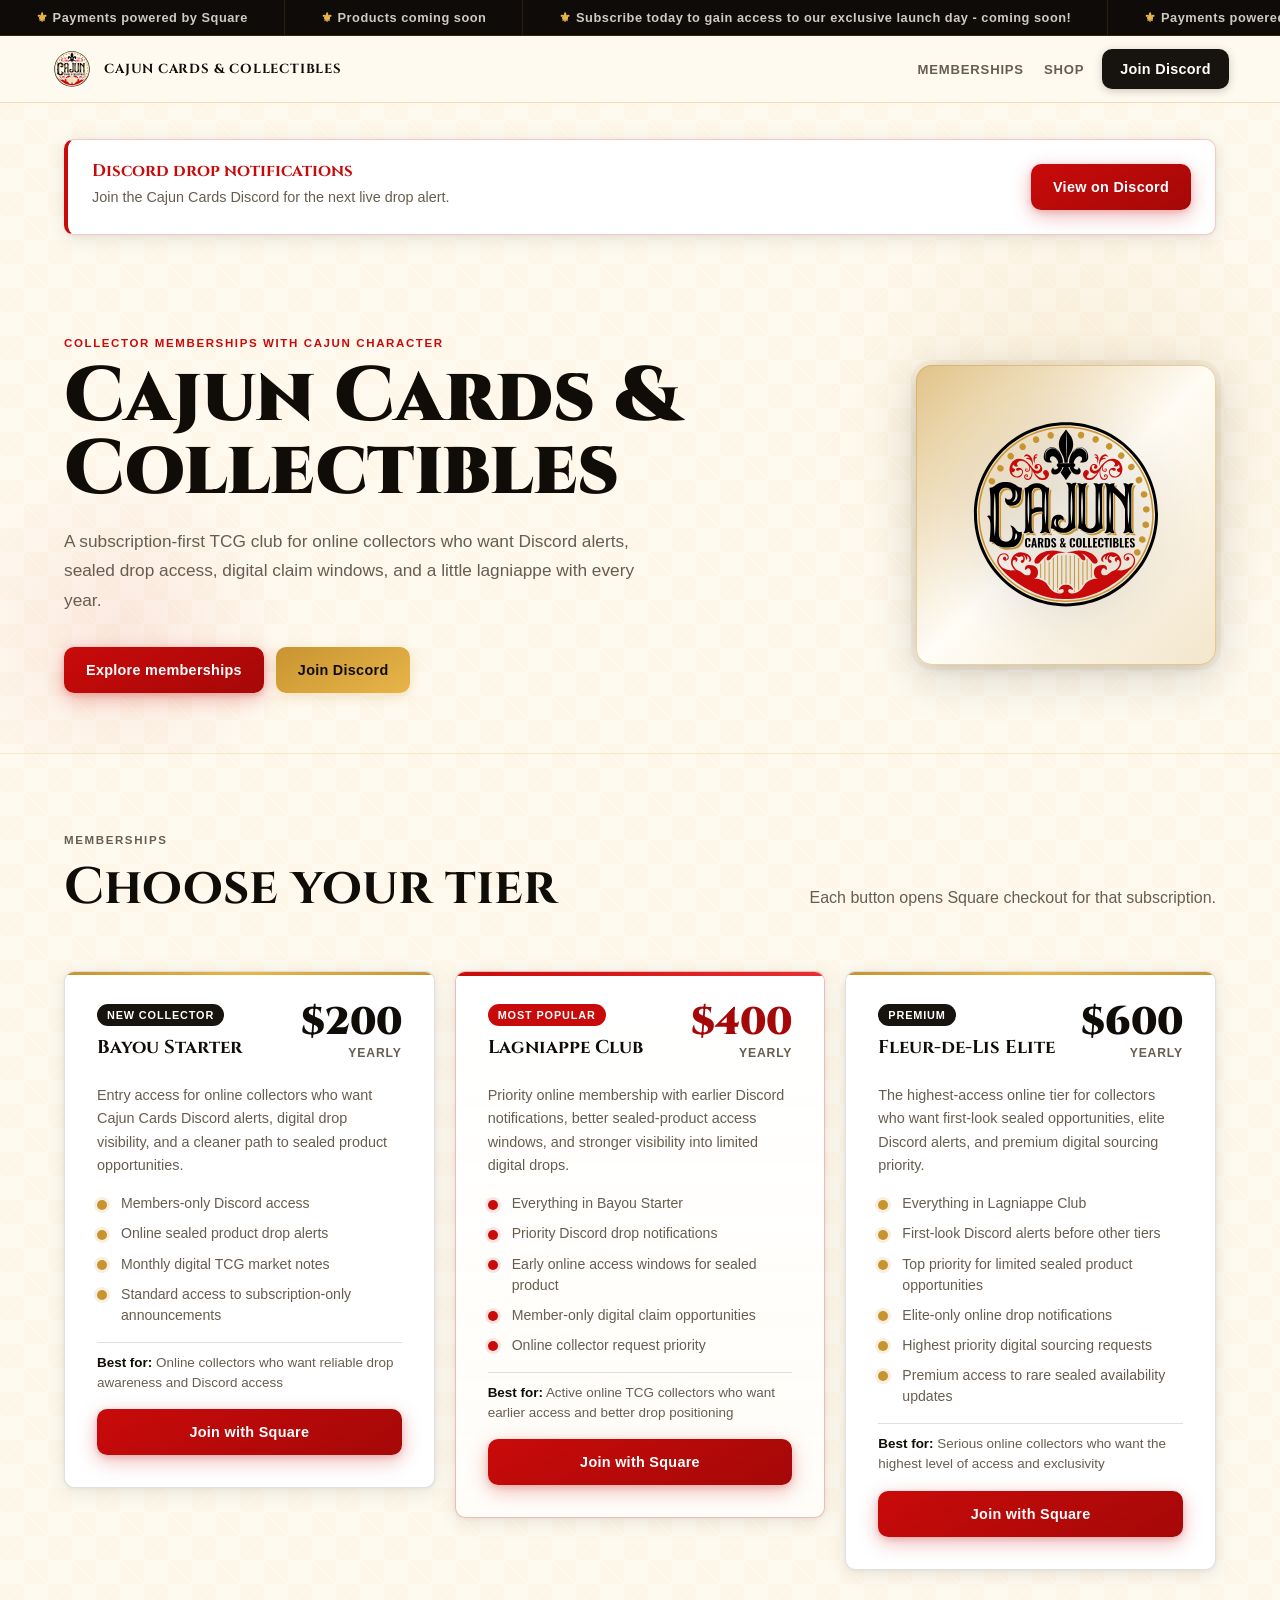
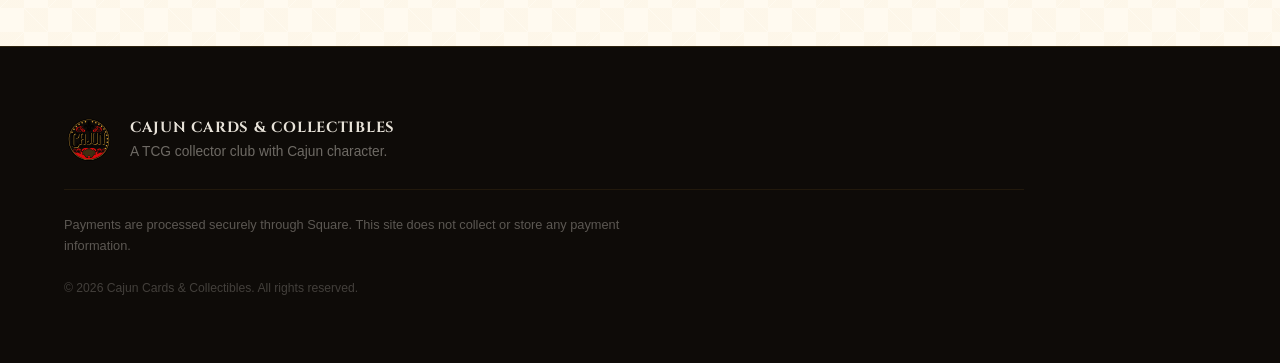
==== commit c479eca0: "Add product store page with CSV importer and admin management - New store.html: public shop page wit" ====
--- a/index.html
+++ b/index.html
@@ -24,6 +24,7 @@
       </a>
       <nav class="site-nav" aria-label="Primary navigation">
         <a href="#memberships">Memberships</a>
+        <a href="store.html">Shop</a>
       </nav>
       <button class="button compact" id="openDiscordJoin" type="button">Join Discord</button>
     </header>
--- a/styles.css
+++ b/styles.css
@@ -981,6 +981,327 @@
   border-radius: 4px;
 }
 
+/* ─── Store Hero ────────────────────── */
+.store-hero {
+  background: var(--charcoal);
+  color: var(--paper);
+  padding: 56px clamp(16px, 5vw, 60px) 48px;
+  border-bottom: 3px solid var(--gold);
+}
+
+.store-hero-inner .eyebrow {
+  color: var(--gold-light);
+  font-size: 0.78rem;
+  letter-spacing: 0.22em;
+  text-transform: uppercase;
+  font-family: var(--sans);
+  margin-bottom: 10px;
+}
+
+.store-hero-inner h1 {
+  font-size: clamp(2.4rem, 6vw, 4.2rem);
+  color: var(--paper);
+  margin-bottom: 14px;
+}
+
+.store-hero-sub {
+  color: rgba(255, 250, 240, 0.65);
+  font-size: 1.05rem;
+  max-width: 480px;
+  margin: 0;
+}
+
+/* ─── Store Toolbar ──────────────────── */
+.store-section { padding-top: 28px; }
+
+.store-toolbar {
+  display: flex;
+  gap: 12px;
+  align-items: center;
+  flex-wrap: wrap;
+  margin-bottom: 20px;
+}
+
+.store-search-wrap {
+  flex: 1;
+  min-width: 200px;
+}
+
+.store-search-wrap input {
+  width: 100%;
+  padding: 10px 14px;
+  border: 1.5px solid var(--line);
+  border-radius: var(--radius);
+  background: var(--ivory);
+  font-size: 0.95rem;
+  transition: border-color 0.2s;
+}
+
+.store-search-wrap input:focus {
+  outline: none;
+  border-color: var(--gold);
+  box-shadow: 0 0 0 3px rgba(200, 148, 48, 0.12);
+}
+
+.store-filter-wrap {
+  display: flex;
+  gap: 10px;
+  flex-shrink: 0;
+}
+
+.store-filter-wrap select {
+  padding: 10px 14px;
+  border: 1.5px solid var(--line);
+  border-radius: var(--radius);
+  background: var(--ivory);
+  font-size: 0.9rem;
+  cursor: pointer;
+  transition: border-color 0.2s;
+}
+
+.store-filter-wrap select:focus {
+  outline: none;
+  border-color: var(--gold);
+  box-shadow: 0 0 0 3px rgba(200, 148, 48, 0.12);
+}
+
+.store-result-count {
+  font-size: 0.85rem;
+  color: var(--muted);
+  margin-bottom: 18px;
+  min-height: 1.2em;
+}
+
+/* ─── Product Grid ───────────────────── */
+.product-grid {
+  display: grid;
+  grid-template-columns: repeat(4, minmax(0, 1fr));
+  gap: 22px;
+}
+
+.store-empty {
+  grid-column: 1 / -1;
+  text-align: center;
+  padding: 72px 24px;
+  color: var(--muted);
+  font-size: 1rem;
+}
+
+/* ─── Product Card ───────────────────── */
+.product-card {
+  background: var(--ivory);
+  border: 1px solid var(--line);
+  border-radius: var(--radius);
+  overflow: hidden;
+  display: flex;
+  flex-direction: column;
+  transition: box-shadow 0.22s, transform 0.22s;
+  position: relative;
+}
+
+.product-card::before {
+  content: "";
+  position: absolute;
+  top: 0; left: 0; right: 0;
+  height: 3px;
+  background: var(--gold);
+  opacity: 0;
+  transition: opacity 0.22s;
+}
+
+.product-card:hover {
+  box-shadow: var(--shadow-lg);
+  transform: translateY(-4px);
+}
+
+.product-card:hover::before {
+  opacity: 1;
+}
+
+.product-card-image {
+  aspect-ratio: 3 / 4;
+  overflow: hidden;
+  background: var(--cream);
+  display: flex;
+  align-items: center;
+  justify-content: center;
+  position: relative;
+}
+
+.product-img-placeholder {
+  position: absolute;
+  inset: 0;
+  display: flex;
+  align-items: center;
+  justify-content: center;
+  color: var(--muted);
+  background: linear-gradient(135deg, var(--cream) 0%, var(--ivory) 50%, var(--cream) 100%);
+  background-size: 200% 200%;
+  animation: cardShimmer 2s ease-in-out infinite;
+}
+
+.product-img-placeholder svg {
+  width: 36px;
+  height: 36px;
+  opacity: 0.3;
+}
+
+@keyframes cardShimmer {
+  0%, 100% { background-position: 0% 50%; }
+  50%       { background-position: 100% 50%; }
+}
+
+.product-img {
+  position: absolute;
+  inset: 0;
+  width: 100%;
+  height: 100%;
+  object-fit: cover;
+  display: block;
+  opacity: 0;
+  transition: opacity 0.35s;
+  z-index: 1;
+}
+
+.product-img.loaded {
+  opacity: 1;
+}
+
+.product-card-body {
+  padding: 14px 16px 16px;
+  display: flex;
+  flex-direction: column;
+  flex: 1;
+  gap: 4px;
+}
+
+.product-card-set {
+  font-size: 0.72rem;
+  color: var(--muted);
+  text-transform: uppercase;
+  letter-spacing: 0.1em;
+  margin: 0;
+}
+
+.product-card-name {
+  font-family: var(--display);
+  font-size: 0.92rem;
+  font-weight: 700;
+  line-height: 1.3;
+  margin: 0;
+  flex: 1;
+}
+
+.product-card-footer {
+  display: flex;
+  align-items: center;
+  justify-content: space-between;
+  gap: 10px;
+  margin-top: 12px;
+}
+
+.product-card-price {
+  font-family: var(--display);
+  font-size: 1.1rem;
+  font-weight: 700;
+  color: var(--red-dark);
+  letter-spacing: -0.01em;
+}
+
+.product-buy-btn {
+  font-size: 0.78rem !important;
+  padding: 6px 14px !important;
+  min-height: 0 !important;
+  white-space: nowrap;
+}
+
+.product-buy-btn.disabled {
+  opacity: 0.45;
+  cursor: default;
+  pointer-events: none;
+}
+
+/* ─── Admin: Products Tab ────────────── */
+.product-admin-wrap {
+  overflow-x: auto;
+  margin-top: 12px;
+  border: 1px solid var(--line);
+  border-radius: var(--radius);
+}
+
+.product-admin-table {
+  width: 100%;
+  min-width: 560px;
+  border-collapse: collapse;
+  font-size: 0.85rem;
+}
+
+.product-admin-table thead th {
+  background: var(--cream);
+  padding: 9px 12px;
+  text-align: left;
+  font-size: 0.72rem;
+  font-weight: 700;
+  text-transform: uppercase;
+  letter-spacing: 0.08em;
+  color: var(--muted);
+  white-space: nowrap;
+  border-bottom: 1px solid var(--line);
+}
+
+.product-admin-table tbody tr {
+  border-bottom: 1px solid var(--line);
+  transition: background 0.15s;
+}
+
+.product-admin-table tbody tr:last-child {
+  border-bottom: none;
+}
+
+.product-admin-table tbody tr:hover {
+  background: rgba(200, 148, 48, 0.04);
+}
+
+.product-admin-table td {
+  padding: 8px 12px;
+  vertical-align: middle;
+}
+
+.product-admin-table td.td-name {
+  font-weight: 600;
+  max-width: 180px;
+  overflow: hidden;
+  text-overflow: ellipsis;
+  white-space: nowrap;
+}
+
+.product-admin-table td.td-set,
+.product-admin-table td.td-price {
+  color: var(--muted);
+  white-space: nowrap;
+}
+
+.product-admin-table td.td-url input {
+  font-size: 0.8rem;
+  padding: 5px 8px;
+  border: 1px solid var(--line);
+  border-radius: 6px;
+  background: var(--paper);
+  width: 100%;
+  min-width: 160px;
+}
+
+.product-admin-table td.td-url input:focus {
+  outline: none;
+  border-color: var(--gold);
+}
+
+.product-admin-empty {
+  color: var(--muted);
+  font-size: 0.9rem;
+  padding: 8px 0;
+}
+
 /* ─── Responsive ────────────────────── */
 @media (max-width: 1080px) {
   .site-header {
@@ -1006,6 +1327,10 @@
     grid-template-columns: repeat(2, minmax(0, 1fr));
   }
 
+  .product-grid {
+    grid-template-columns: repeat(3, minmax(0, 1fr));
+  }
+
   .admin-grid {
     grid-template-columns: 1fr;
   }
@@ -1038,6 +1363,19 @@
     grid-template-columns: 1fr;
   }
 
+  .product-grid {
+    grid-template-columns: repeat(2, minmax(0, 1fr));
+  }
+
+  .store-toolbar {
+    flex-direction: column;
+    align-items: stretch;
+  }
+
+  .store-filter-wrap {
+    flex-wrap: wrap;
+  }
+
   .section-heading {
     flex-direction: column;
     align-items: flex-start;
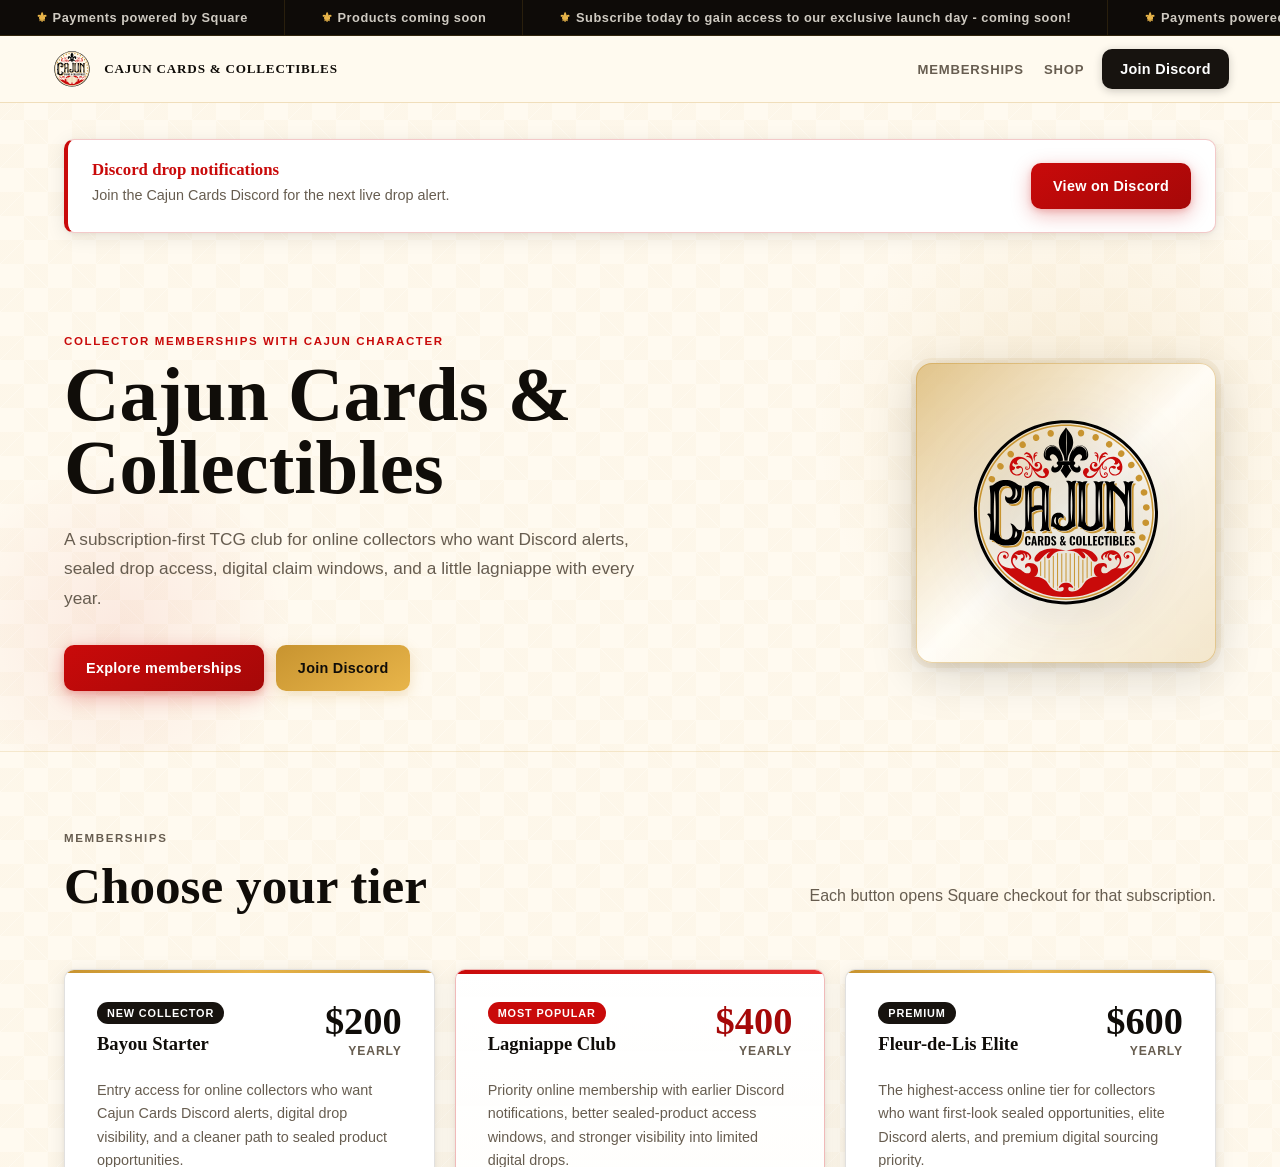
==== commit 41e814d6: "Harden CI/CD security: CSP, URL validation, secret scanning, gitignore CI/CD (.github/workflows/secu" ====
--- a/index.html
+++ b/index.html
@@ -3,6 +3,7 @@
   <head>
     <meta charset="utf-8">
     <meta name="viewport" content="width=device-width, initial-scale=1">
+    <meta http-equiv="Content-Security-Policy" content="default-src 'self'; script-src 'self'; style-src 'self' https://fonts.googleapis.com; font-src https://fonts.gstatic.com; img-src 'self' data:; connect-src 'self'; frame-ancestors 'none'; base-uri 'self'; form-action 'none'">
     <title>Cajun Cards &amp; Collectibles</title>
     <meta name="description" id="metaDesc" content="Subscription memberships for Cajun Cards &amp; Collectibles — a TCG collector club in Louisiana.">
     <link rel="icon" href="assets/logo.svg" type="image/svg+xml">
@@ -38,7 +39,7 @@
             <p id="dropMessage"></p>
             <span class="drop-time" id="dropPostedAt"></span>
           </div>
-          <a class="button primary" id="dropLink" target="_blank" rel="noopener" hidden>View on Discord</a>
+          <a class="button primary" id="dropLink" target="_blank" rel="noopener noreferrer" hidden>View on Discord</a>
         </div>
       </div>
 
@@ -96,7 +97,7 @@
           <strong>Redirecting to Square</strong>
           <span>Payment is completed through your Square checkout link.</span>
         </div>
-        <a class="button primary full" id="squareCheckoutLink" target="_blank" rel="noopener">Continue to Square</a>
+        <a class="button primary full" id="squareCheckoutLink" target="_blank" rel="noopener noreferrer">Continue to Square</a>
         <button class="button ghost full" id="copySquareLink" type="button">Copy Square link</button>
         <p class="form-note" id="trayMessage"></p>
       </div>
@@ -113,7 +114,7 @@
           <strong>Discord invite</strong>
           <span id="discordJoinCopy">Add your Discord server link in the admin panel.</span>
         </div>
-        <a class="button primary full" id="discordServerLink" target="_blank" rel="noopener">Open Discord</a>
+        <a class="button primary full" id="discordServerLink" target="_blank" rel="noopener noreferrer">Open Discord</a>
         <p class="form-note" id="discordTrayMessage"></p>
       </div>
     </aside>
--- a/styles.css
+++ b/styles.css
@@ -1302,6 +1302,81 @@
   padding: 8px 0;
 }
 
+.admin-count-label {
+  font-size: 0.82rem;
+  font-weight: 400;
+  color: var(--muted);
+  font-family: inherit;
+}
+
+.category-list {
+  display: grid;
+  gap: 6px;
+}
+
+.category-row {
+  display: flex;
+  align-items: center;
+  gap: 12px;
+  padding: 8px 12px;
+  background: rgba(255,255,255,0.04);
+  border: 1px solid rgba(255,255,255,0.08);
+  border-radius: 6px;
+}
+
+.category-row-name {
+  flex: 1;
+  font-size: 0.9rem;
+  font-weight: 600;
+  color: var(--fg);
+}
+
+.category-row-count {
+  font-size: 0.8rem;
+  color: var(--muted);
+  white-space: nowrap;
+}
+
+.product-card-category {
+  font-size: 0.7rem;
+  font-weight: 700;
+  letter-spacing: 0.06em;
+  text-transform: uppercase;
+  color: var(--gold);
+  margin: 0 0 2px;
+  line-height: 1.3;
+}
+
+.product-card-meta {
+  display: flex;
+  flex-wrap: wrap;
+  gap: 4px;
+  margin-top: 4px;
+}
+
+.product-meta-tag {
+  display: inline-block;
+  font-size: 0.68rem;
+  font-weight: 600;
+  letter-spacing: 0.04em;
+  text-transform: uppercase;
+  padding: 2px 6px;
+  border-radius: 3px;
+  background: rgba(200,148,48,0.15);
+  color: var(--gold-light);
+  border: 1px solid rgba(200,148,48,0.25);
+}
+
+.td-cat {
+  font-size: 0.78rem;
+  color: var(--gold);
+  font-weight: 600;
+  white-space: nowrap;
+  max-width: 100px;
+  overflow: hidden;
+  text-overflow: ellipsis;
+}
+
 /* ─── Responsive ────────────────────── */
 @media (max-width: 1080px) {
   .site-header {
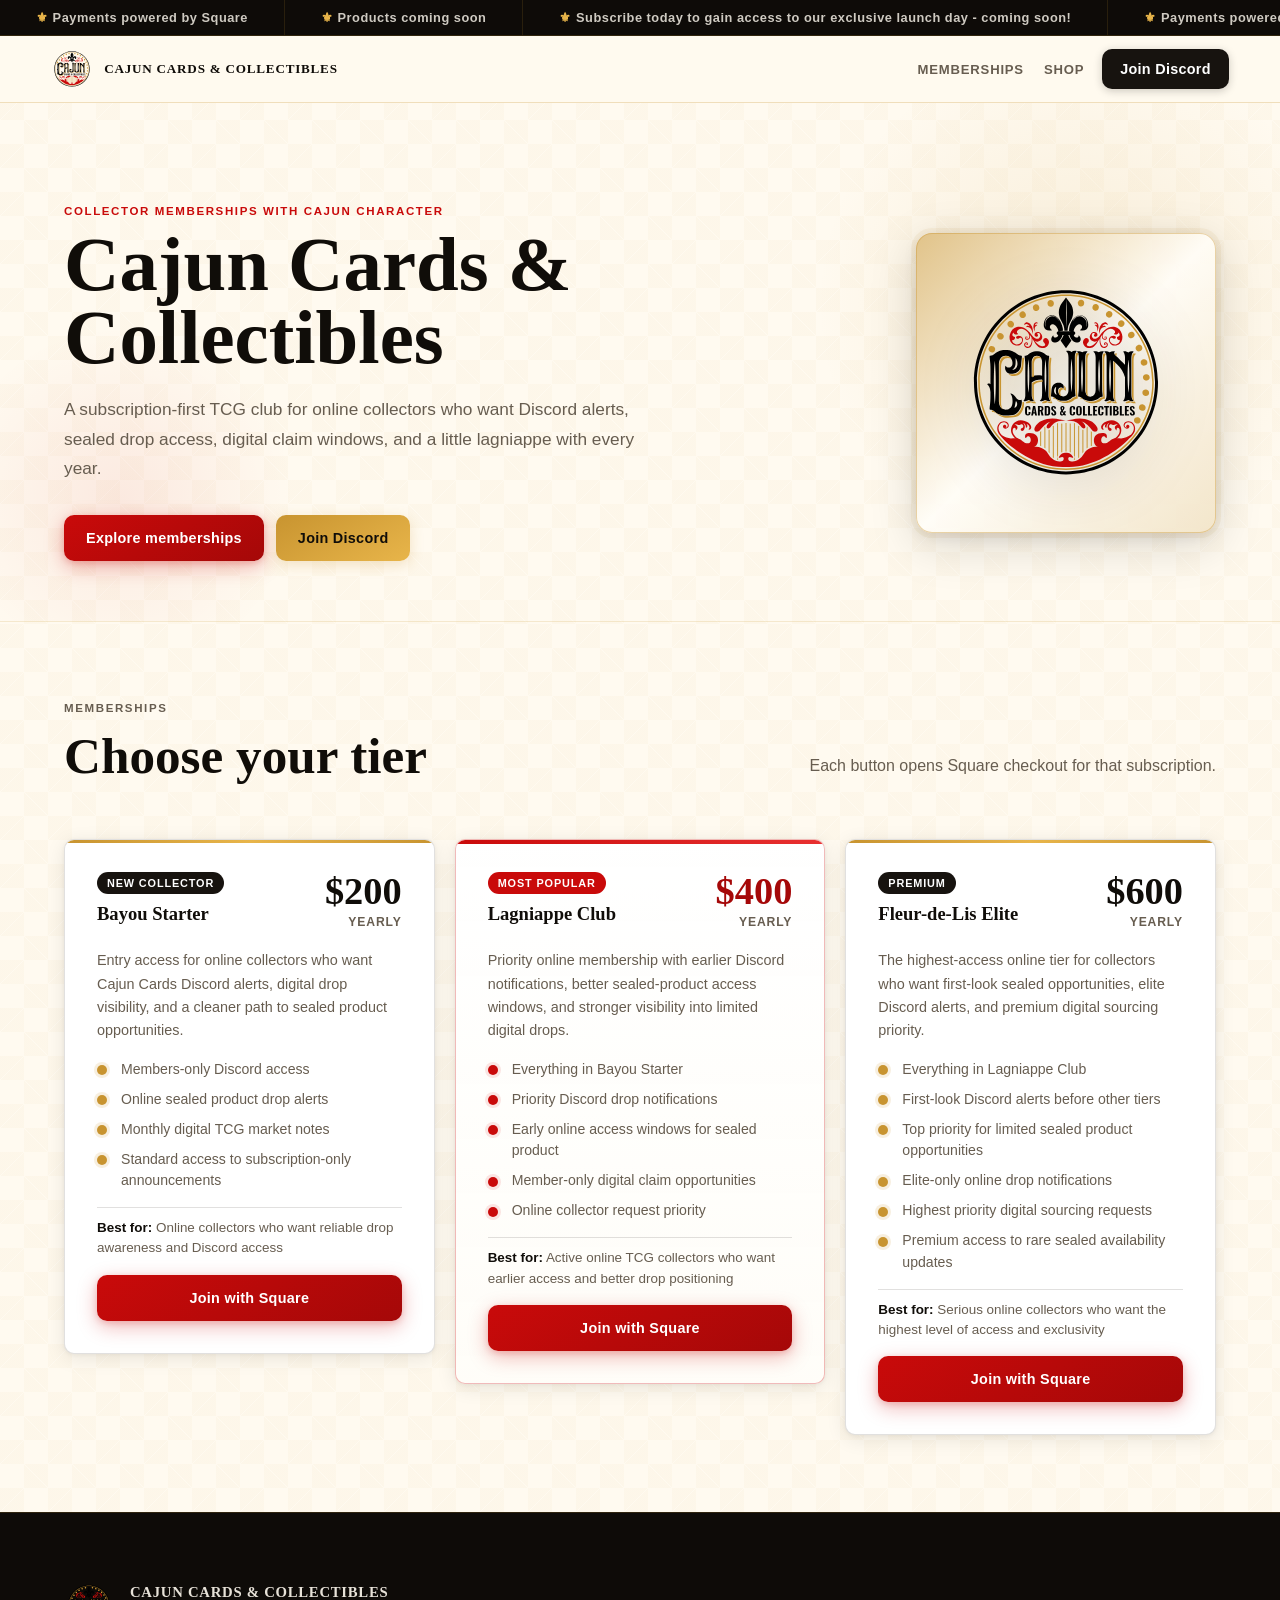
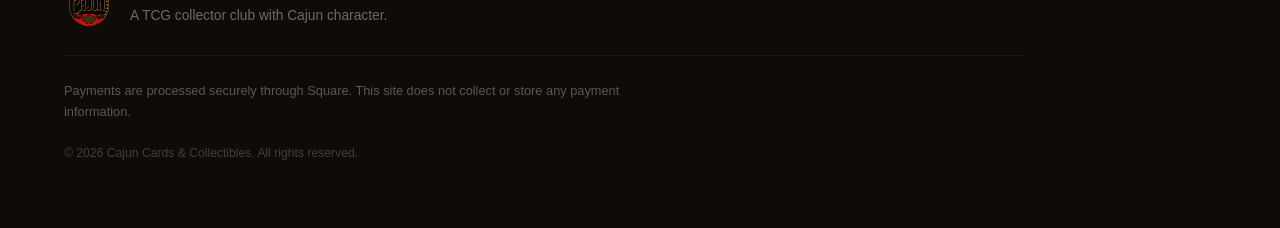
==== commit 9d986b11: "Add featured cards popup with 3D rotating wheel on homepage popup.js: self-contained IIFE popup show" ====
--- a/index.html
+++ b/index.html
@@ -3,7 +3,7 @@
   <head>
     <meta charset="utf-8">
     <meta name="viewport" content="width=device-width, initial-scale=1">
-    <meta http-equiv="Content-Security-Policy" content="default-src 'self'; script-src 'self'; style-src 'self' https://fonts.googleapis.com; font-src https://fonts.gstatic.com; img-src 'self' data:; connect-src 'self'; frame-ancestors 'none'; base-uri 'self'; form-action 'none'">
+    <meta http-equiv="Content-Security-Policy" content="default-src 'self'; script-src 'self'; style-src 'self' https://fonts.googleapis.com; font-src https://fonts.gstatic.com; img-src 'self' data: https://images.pokemontcg.io https://en.onepiece-cardgame.com https://lorcana-api.com; connect-src 'self'; frame-ancestors 'none'; base-uri 'self'; form-action 'none'">
     <title>Cajun Cards &amp; Collectibles</title>
     <meta name="description" id="metaDesc" content="Subscription memberships for Cajun Cards &amp; Collectibles — a TCG collector club in Louisiana.">
     <link rel="icon" href="assets/logo.svg" type="image/svg+xml">
@@ -121,5 +121,6 @@
 
     <div class="toast" id="toast" role="status" aria-live="polite"></div>
     <script src="app.js" type="module"></script>
+    <script src="popup.js" defer></script>
   </body>
 </html>
--- a/styles.css
+++ b/styles.css
@@ -1477,3 +1477,211 @@
     grid-template-columns: 1fr;
   }
 }
+
+/* ════════════════════════════════════════════
+   Featured Cards Popup
+   ════════════════════════════════════════════ */
+.featured-popup {
+  display: none;
+  position: fixed;
+  inset: 0;
+  z-index: 9000;
+  align-items: center;
+  justify-content: center;
+}
+.featured-popup.open { display: flex; }
+
+.featured-popup-backdrop {
+  position: absolute;
+  inset: 0;
+  background: rgba(16, 13, 9, 0.7);
+  backdrop-filter: blur(5px);
+  -webkit-backdrop-filter: blur(5px);
+}
+
+.featured-popup-panel {
+  position: relative;
+  z-index: 1;
+  background: var(--paper);
+  border: 1px solid rgba(200, 148, 48, 0.35);
+  border-radius: 20px;
+  padding: 36px 28px 28px;
+  max-width: 400px;
+  width: calc(100% - 32px);
+  text-align: center;
+  box-shadow: 0 32px 96px rgba(16, 13, 9, 0.45), 0 0 0 1px rgba(200,148,48,0.15);
+  animation: popupIn 0.4s cubic-bezier(0.34, 1.56, 0.64, 1) both;
+}
+@keyframes popupIn {
+  from { opacity: 0; transform: scale(0.88) translateY(16px); }
+  to   { opacity: 1; transform: scale(1)    translateY(0); }
+}
+
+.featured-popup-close {
+  position: absolute;
+  top: 12px; right: 14px;
+  background: none; border: none;
+  font-size: 1.7rem; line-height: 1;
+  cursor: pointer;
+  color: var(--muted);
+  padding: 4px 8px;
+  border-radius: 6px;
+  transition: color 0.15s, background 0.15s;
+}
+.featured-popup-close:hover {
+  color: var(--ink);
+  background: var(--cream);
+}
+
+.featured-popup-eyebrow {
+  font-family: var(--sans);
+  font-size: 0.7rem;
+  letter-spacing: 0.14em;
+  text-transform: uppercase;
+  color: var(--gold);
+  margin: 0 0 4px;
+}
+
+.featured-popup-title {
+  font-family: var(--display);
+  font-size: 1.35rem;
+  font-weight: 700;
+  color: var(--ink);
+  margin: 0 0 22px;
+  letter-spacing: 0.03em;
+}
+
+/* ── 3-D Wheel ─────────────────────────────── */
+.card-wheel-scene {
+  perspective: 900px;
+  perspective-origin: 50% 45%;
+  height: 310px;
+  position: relative;
+  overflow: hidden;
+  margin: 0 -8px 18px;
+}
+
+.card-wheel {
+  width: 170px;
+  height: 238px;
+  margin: 18px auto 0;
+  position: relative;
+  transform-style: preserve-3d;
+  transition: transform 0.8s cubic-bezier(0.4, 0, 0.2, 1);
+}
+
+.wheel-card {
+  position: absolute;
+  inset: 0;
+  border-radius: 11px;
+  overflow: hidden;
+  background: var(--cream);
+  box-shadow: 0 8px 40px rgba(16,13,9,0.35), 0 0 0 1px rgba(16,13,9,0.08);
+}
+.wheel-card:nth-child(1) { transform: rotateY(  0deg) translateZ(210px); }
+.wheel-card:nth-child(2) { transform: rotateY(120deg) translateZ(210px); }
+.wheel-card:nth-child(3) { transform: rotateY(240deg) translateZ(210px); }
+
+.wheel-card-img {
+  width: 100%;
+  height: 100%;
+  object-fit: cover;
+  display: block;
+}
+
+/* Fallback card faces when images cannot load */
+.wheel-card-fallback {
+  display: flex;
+  align-items: center;
+  justify-content: center;
+}
+.fallback-pokemon  { background: linear-gradient(150deg, #b71c1c 0%, #e65100 100%); }
+.fallback-onepiece { background: linear-gradient(150deg, #880e4f 0%, #bf360c 100%); }
+.fallback-lorcana  { background: linear-gradient(150deg, #1a237e 0%, #6a1b9a 100%); }
+
+/* ── Card Info ─────────────────────────────── */
+.wheel-info {
+  min-height: 78px;
+  margin: 0 0 14px;
+}
+
+.wheel-info-slide {
+  display: none;
+  animation: fadeUp 0.3s ease both;
+}
+.wheel-info-slide.active { display: block; }
+@keyframes fadeUp {
+  from { opacity: 0; transform: translateY(8px); }
+  to   { opacity: 1; transform: translateY(0); }
+}
+
+.wheel-game-badge {
+  display: inline-block;
+  padding: 2px 11px;
+  border-radius: 20px;
+  font-size: 0.68rem;
+  font-weight: 700;
+  font-family: var(--sans);
+  text-transform: uppercase;
+  letter-spacing: 0.1em;
+  margin-bottom: 7px;
+}
+.pokemon-badge  {
+  background: rgba(201, 10, 10, 0.1);
+  color: #b71c1c;
+  border: 1px solid rgba(201, 10, 10, 0.25);
+}
+.onepiece-badge {
+  background: rgba(180, 80, 0, 0.1);
+  color: #bf360c;
+  border: 1px solid rgba(180, 80, 0, 0.25);
+}
+.lorcana-badge {
+  background: rgba(74, 20, 140, 0.1);
+  color: #6a1b9a;
+  border: 1px solid rgba(74, 20, 140, 0.25);
+}
+
+.wheel-card-name {
+  font-family: var(--display);
+  font-size: 0.92rem;
+  font-weight: 700;
+  color: var(--ink);
+  margin: 0 0 3px;
+}
+.wheel-card-value {
+  font-size: 0.82rem;
+  color: var(--gold);
+  font-weight: 600;
+  margin: 0;
+}
+
+/* ── Navigation dots ───────────────────────── */
+.wheel-dots {
+  display: flex;
+  gap: 10px;
+  justify-content: center;
+  margin-bottom: 20px;
+}
+.wheel-dot {
+  width: 9px; height: 9px;
+  border-radius: 50%;
+  background: var(--line);
+  border: 1px solid rgba(16,13,9,0.2);
+  cursor: pointer; padding: 0;
+  transition: background 0.2s, transform 0.2s, border-color 0.2s;
+}
+.wheel-dot.active {
+  background: var(--gold);
+  border-color: var(--gold);
+  transform: scale(1.3);
+}
+.wheel-dot:hover:not(.active) {
+  background: rgba(200, 148, 48, 0.35);
+}
+
+.featured-store-btn {
+  display: inline-block;
+  text-decoration: none;
+  font-size: 0.9rem;
+}
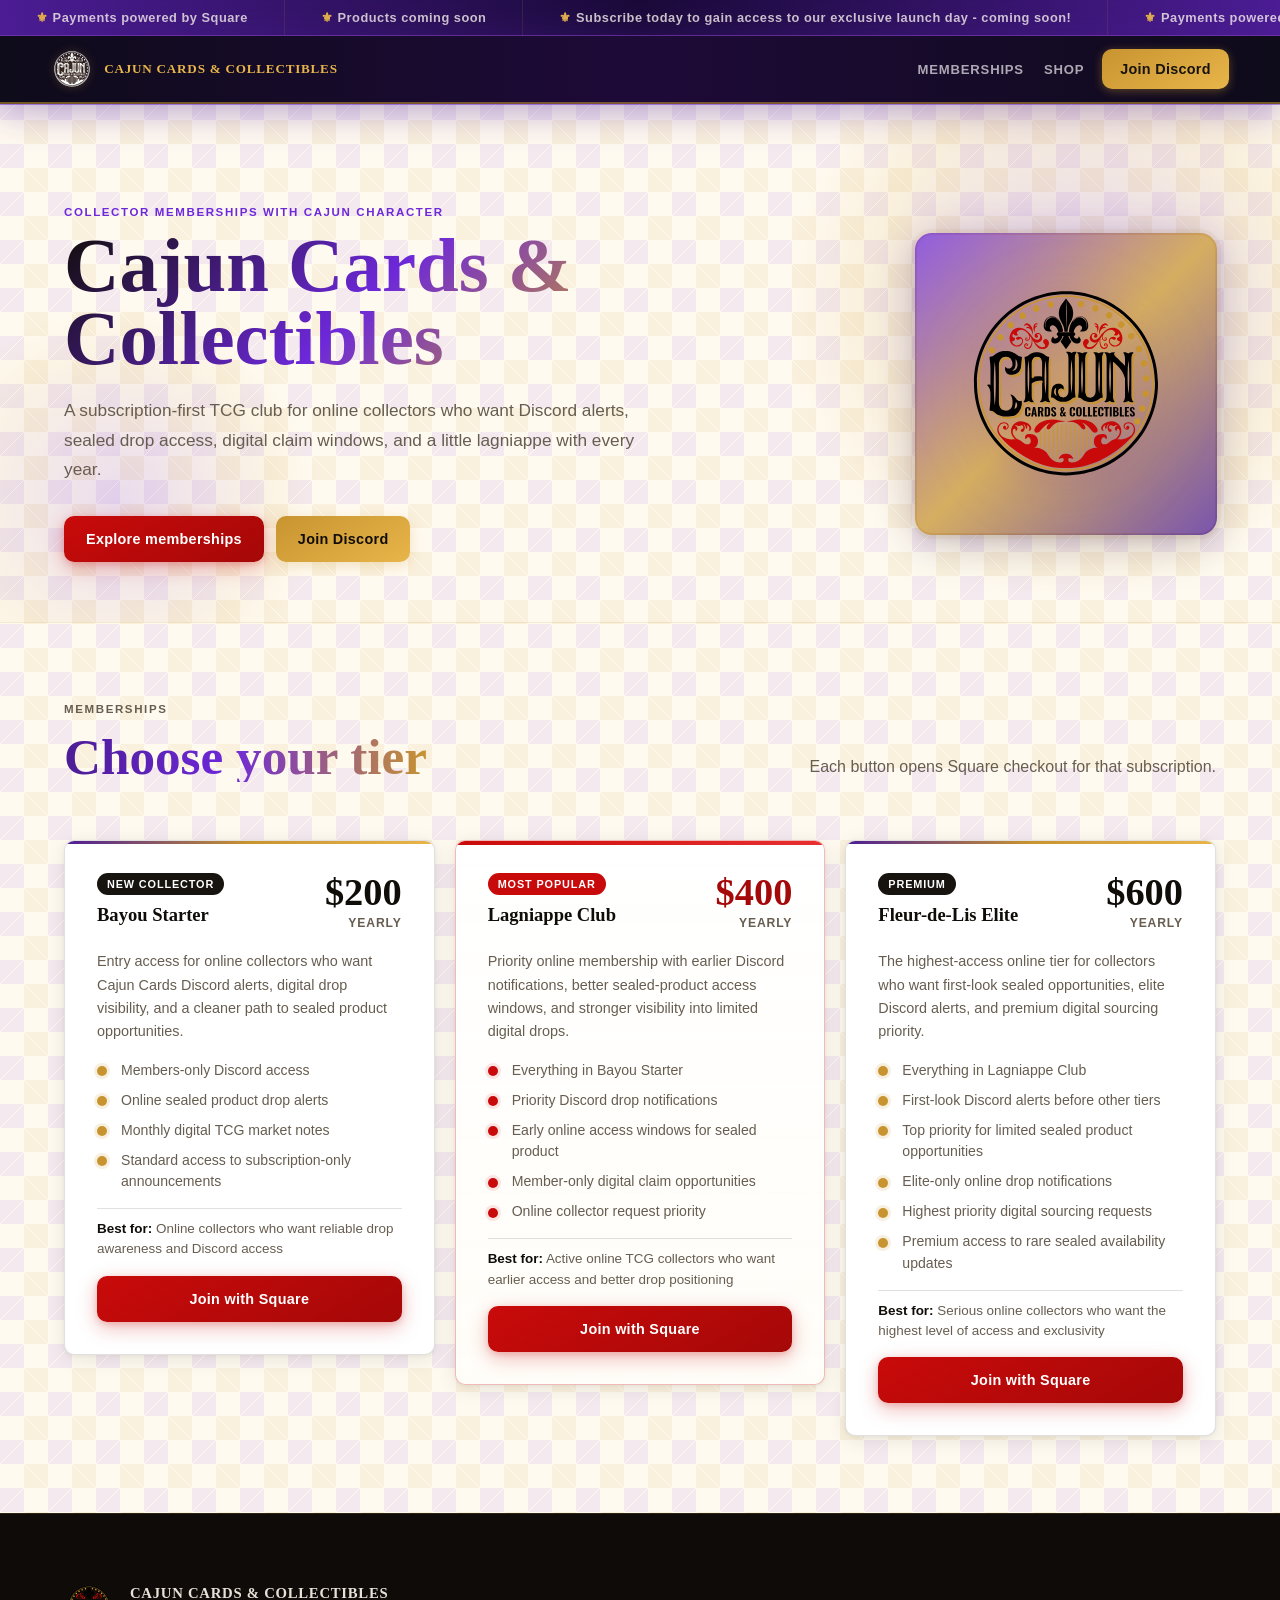
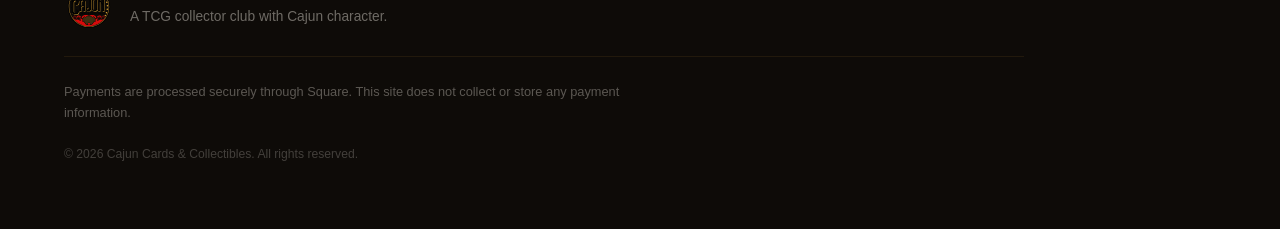
==== commit 7d666333: "Fix card images: switch One Piece to Limitless TCG CDN, harden fallbacks Bandai's CDN (en.onepiece-c" ====
--- a/index.html
+++ b/index.html
@@ -3,7 +3,7 @@
   <head>
     <meta charset="utf-8">
     <meta name="viewport" content="width=device-width, initial-scale=1">
-    <meta http-equiv="Content-Security-Policy" content="default-src 'self'; script-src 'self'; style-src 'self' https://fonts.googleapis.com; font-src https://fonts.gstatic.com; img-src 'self' data: https://images.pokemontcg.io https://en.onepiece-cardgame.com https://lorcana-api.com; connect-src 'self'; frame-ancestors 'none'; base-uri 'self'; form-action 'none'">
+    <meta http-equiv="Content-Security-Policy" content="default-src 'self'; script-src 'self'; style-src 'self' https://fonts.googleapis.com; font-src https://fonts.gstatic.com; img-src 'self' data: https://images.pokemontcg.io https://limitlesstcg.nyc3.cdn.digitaloceanspaces.com https://lorcana-api.com https://en.onepiece-cardgame.com; connect-src 'self'; frame-ancestors 'none'; base-uri 'self'; form-action 'none'">
     <title>Cajun Cards &amp; Collectibles</title>
     <meta name="description" id="metaDesc" content="Subscription memberships for Cajun Cards &amp; Collectibles — a TCG collector club in Louisiana.">
     <link rel="icon" href="assets/logo.svg" type="image/svg+xml">
--- a/styles.css
+++ b/styles.css
@@ -17,6 +17,9 @@
   --line:       rgba(23, 19, 15, 0.13);
   --shadow:     0 4px 20px rgba(23, 19, 15, 0.09), 0 1px 4px rgba(23, 19, 15, 0.05);
   --shadow-lg:  0 12px 48px rgba(23, 19, 15, 0.15), 0 4px 14px rgba(23, 19, 15, 0.08);
+  --purple:       #6d28d9;
+  --purple-dark:  #4c1d95;
+  --purple-light: #a78bfa;
   --display:    "Cinzel", Algerian, "Cooper Black", Georgia, "Times New Roman", serif;
   --sans:       "Franklin Gothic Medium", "Arial Narrow", Arial, Helvetica, sans-serif;
   --radius:     10px;
@@ -31,10 +34,10 @@
   color: var(--ink);
   background-color: var(--paper);
   background-image:
-    linear-gradient(135deg, rgba(200,148,48,.03) 25%, transparent 25%),
-    linear-gradient(225deg, rgba(200,148,48,.03) 25%, transparent 25%),
-    linear-gradient(315deg, rgba(200,148,48,.03) 25%, transparent 25%),
-    linear-gradient(45deg,  rgba(200,148,48,.03) 25%, transparent 25%);
+    linear-gradient(135deg, rgba(109,40,217,.08) 25%, transparent 25%),
+    linear-gradient(225deg, rgba(200,148,48,.10) 25%, transparent 25%),
+    linear-gradient(315deg, rgba(109,40,217,.08) 25%, transparent 25%),
+    linear-gradient(45deg,  rgba(200,148,48,.10) 25%, transparent 25%);
   background-size: 48px 48px;
   background-position: 0 0, 0 24px, 24px -24px, -24px 0;
   font-family: var(--sans);
@@ -73,7 +76,7 @@
 
 .eyebrow {
   margin: 0 0 12px;
-  color: var(--red);
+  color: var(--purple);
   font-size: 0.72rem;
   font-weight: 900;
   text-transform: uppercase;
@@ -90,10 +93,11 @@
   align-items: center;
   gap: 18px;
   padding: 12px clamp(18px, 4vw, 54px);
-  background: rgba(255, 250, 240, 0.94);
-  border-bottom: 1px solid rgba(200, 148, 48, 0.28);
+  background: linear-gradient(90deg, #0e0b1a 0%, #1e0a38 50%, #0e0b1a 100%);
+  border-bottom: 2px solid rgba(200,148,48,.55);
   backdrop-filter: blur(20px);
   -webkit-backdrop-filter: blur(20px);
+  box-shadow: 0 0 0 1px rgba(109,40,217,.5), 0 4px 40px rgba(76,29,149,.45);
 }
 
 .brand {
@@ -106,6 +110,7 @@
   font-weight: 700;
   text-transform: uppercase;
   letter-spacing: 0.06em;
+  color: var(--gold-light);
 }
 
 .brand img {
@@ -113,6 +118,10 @@
   height: 42px;
   object-fit: contain;
   flex-shrink: 0;
+}
+
+.site-header .brand img {
+  filter: brightness(0) invert(1) drop-shadow(0 0 5px rgba(200,148,48,.55));
 }
 
 .site-nav {
@@ -126,11 +135,11 @@
 }
 
 .site-nav a {
-  color: var(--muted);
+  color: rgba(255,255,255,0.65);
   transition: color 160ms ease;
 }
 
-.site-nav a:hover { color: var(--red); }
+.site-nav a:hover { color: var(--gold-light); }
 
 /* ─── Buttons ───────────────────────── */
 .button, .icon-button { border: 0; cursor: pointer; }
@@ -186,14 +195,14 @@
 .button.compact {
   min-height: 40px;
   padding: 9px 18px;
-  color: #fff;
-  background: var(--charcoal);
-  box-shadow: 0 2px 8px rgba(23,19,15,.22);
+  color: var(--charcoal);
+  background: linear-gradient(150deg, var(--gold) 0%, var(--gold-light) 100%);
+  box-shadow: 0 2px 10px rgba(200,148,48,.4);
 }
 
 .button.compact:hover {
-  background: var(--deep);
-  box-shadow: 0 4px 14px rgba(23,19,15,.3);
+  background: linear-gradient(150deg, var(--gold-light) 0%, #f5c84a 100%);
+  box-shadow: 0 4px 18px rgba(200,148,48,.55);
 }
 
 .button.full { width: 100%; }
@@ -223,8 +232,8 @@
 /* ─── Announcement Strip ────────────── */
 .announcement-strip {
   overflow: hidden;
-  border-bottom: 1px solid rgba(200,148,48,.2);
-  background: var(--deep);
+  border-bottom: 1px solid rgba(200,148,48,.3);
+  background: linear-gradient(90deg, var(--purple-dark) 0%, #1a0a38 50%, var(--purple-dark) 100%);
 }
 
 #announcementTrack {
@@ -274,7 +283,7 @@
   right: -100px;
   width: 600px;
   height: 600px;
-  background: radial-gradient(circle, rgba(200,148,48,.13) 0%, transparent 62%);
+  background: radial-gradient(circle, rgba(109,40,217,.18) 0%, rgba(200,148,48,.10) 50%, transparent 70%);
   pointer-events: none;
 }
 
@@ -285,7 +294,7 @@
   left: -80px;
   width: 400px;
   height: 400px;
-  background: radial-gradient(circle, rgba(201,10,10,.07) 0%, transparent 62%);
+  background: radial-gradient(circle, rgba(109,40,217,.14) 0%, rgba(200,148,48,.06) 55%, transparent 70%);
   pointer-events: none;
 }
 
@@ -293,6 +302,22 @@
   position: relative;
   z-index: 1;
   max-width: 680px;
+}
+
+.hero-text h1 {
+  background: linear-gradient(135deg, var(--ink) 0%, var(--purple) 45%, var(--gold) 80%, var(--gold-light) 100%);
+  -webkit-background-clip: text;
+  -webkit-text-fill-color: transparent;
+  background-clip: text;
+  color: var(--ink);
+}
+
+.section-heading h2 {
+  background: linear-gradient(90deg, var(--purple-dark) 0%, var(--purple) 45%, var(--gold) 100%);
+  -webkit-background-clip: text;
+  -webkit-text-fill-color: transparent;
+  background-clip: text;
+  color: var(--purple);
 }
 
 .hero-text p:not(.eyebrow) {
@@ -314,30 +339,31 @@
   background: rgba(255,253,248,.88);
   border: 1px solid rgba(200,148,48,.4);
   border-radius: 16px;
-  box-shadow: var(--shadow-lg), 0 0 0 5px rgba(200,148,48,.07);
+  box-shadow: var(--shadow-lg), 0 0 0 5px rgba(200,148,48,.07), 0 0 40px rgba(109,40,217,.12);
   animation: floatMark 7s ease-in-out infinite;
 }
 
 .hero-mark::before {
   content: "";
   position: absolute;
-  inset: -1px;
-  border-radius: 16px;
-  background: linear-gradient(135deg, rgba(200,148,48,.55), transparent 50%, rgba(200,148,48,.22));
+  inset: -2px;
+  border-radius: 17px;
+  background: linear-gradient(135deg, var(--purple) 0%, var(--gold) 50%, var(--purple-dark) 100%);
   z-index: -1;
+  opacity: 0.75;
 }
 
 .hero-mark img {
   width: 100%;
-  max-width: 220px;
+  max-width: 240px;
   aspect-ratio: 1;
   object-fit: contain;
-  filter: drop-shadow(0 8px 28px rgba(23,19,15,.2));
+  filter: drop-shadow(0 4px 16px rgba(109,40,217,.25)) drop-shadow(0 8px 32px rgba(200,148,48,.18));
 }
 
 @keyframes floatMark {
-  0%, 100% { transform: translateY(0); box-shadow: var(--shadow-lg), 0 0 0 5px rgba(200,148,48,.07); }
-  50%       { transform: translateY(-12px); box-shadow: 0 22px 60px rgba(23,19,15,.18), 0 6px 20px rgba(23,19,15,.09), 0 0 0 5px rgba(200,148,48,.1); }
+  0%, 100% { transform: translateY(0); box-shadow: var(--shadow-lg), 0 0 0 5px rgba(200,148,48,.07), 0 0 40px rgba(109,40,217,.12); }
+  50%       { transform: translateY(-12px); box-shadow: 0 22px 60px rgba(23,19,15,.18), 0 6px 20px rgba(23,19,15,.09), 0 0 0 5px rgba(200,148,48,.12), 0 0 60px rgba(109,40,217,.18); }
 }
 
 /* ─── Discord Drop Notification ─────── */
@@ -463,13 +489,15 @@
   position: absolute;
   top: 0; left: 0; right: 0;
   height: 3px;
-  background: linear-gradient(90deg, var(--gold), var(--gold-light), var(--gold));
+  background: linear-gradient(90deg, var(--purple-dark), var(--gold), var(--gold-light), var(--gold), var(--purple-dark));
+  background-size: 200% 100%;
+  animation: shimmerBorder 4s linear infinite;
 }
 
 .subscription-card:hover {
   transform: translateY(-5px);
-  border-color: rgba(200,148,48,.4);
-  box-shadow: var(--shadow-lg);
+  border-color: rgba(109,40,217,.35);
+  box-shadow: var(--shadow-lg), 0 0 28px rgba(109,40,217,.12);
 }
 
 .subscription-card.popular {
@@ -1494,22 +1522,26 @@
 .featured-popup-backdrop {
   position: absolute;
   inset: 0;
-  background: rgba(16, 13, 9, 0.7);
-  backdrop-filter: blur(5px);
-  -webkit-backdrop-filter: blur(5px);
+  background: rgba(7, 3, 20, 0.85);
+  backdrop-filter: blur(8px);
+  -webkit-backdrop-filter: blur(8px);
 }
 
 .featured-popup-panel {
   position: relative;
   z-index: 1;
-  background: var(--paper);
-  border: 1px solid rgba(200, 148, 48, 0.35);
+  background: linear-gradient(160deg, #250c45 0%, #14072a 55%, #0e0b18 100%);
+  border: 2px solid var(--gold);
   border-radius: 20px;
   padding: 36px 28px 28px;
-  max-width: 400px;
+  max-width: 420px;
   width: calc(100% - 32px);
   text-align: center;
-  box-shadow: 0 32px 96px rgba(16, 13, 9, 0.45), 0 0 0 1px rgba(200,148,48,0.15);
+  box-shadow:
+    0 0 0 4px rgba(200,148,48,.18),
+    0 0 60px rgba(200,148,48,.25),
+    0 0 100px rgba(109,40,217,.5),
+    0 40px 100px rgba(14,7,26,.85);
   animation: popupIn 0.4s cubic-bezier(0.34, 1.56, 0.64, 1) both;
 }
 @keyframes popupIn {
@@ -1523,14 +1555,14 @@
   background: none; border: none;
   font-size: 1.7rem; line-height: 1;
   cursor: pointer;
-  color: var(--muted);
+  color: rgba(255,255,255,0.4);
   padding: 4px 8px;
   border-radius: 6px;
   transition: color 0.15s, background 0.15s;
 }
 .featured-popup-close:hover {
-  color: var(--ink);
-  background: var(--cream);
+  color: #fff;
+  background: rgba(255,255,255,0.1);
 }
 
 .featured-popup-eyebrow {
@@ -1538,7 +1570,7 @@
   font-size: 0.7rem;
   letter-spacing: 0.14em;
   text-transform: uppercase;
-  color: var(--gold);
+  color: var(--purple-light);
   margin: 0 0 4px;
 }
 
@@ -1546,9 +1578,21 @@
   font-family: var(--display);
   font-size: 1.35rem;
   font-weight: 700;
-  color: var(--ink);
-  margin: 0 0 22px;
+  background: linear-gradient(90deg, var(--gold) 0%, var(--gold-light) 50%, var(--gold) 100%);
+  -webkit-background-clip: text;
+  -webkit-text-fill-color: transparent;
+  background-clip: text;
+  color: var(--gold-light);
+  margin: 0 0 10px;
   letter-spacing: 0.03em;
+}
+
+.featured-popup-intro {
+  font-size: 0.83rem;
+  color: rgba(255,255,255,0.62);
+  line-height: 1.55;
+  margin: 0 0 18px;
+  font-family: var(--sans);
 }
 
 /* ── 3-D Wheel ─────────────────────────────── */
@@ -1646,12 +1690,12 @@
   font-family: var(--display);
   font-size: 0.92rem;
   font-weight: 700;
-  color: var(--ink);
+  color: #f0e6ff;
   margin: 0 0 3px;
 }
 .wheel-card-value {
   font-size: 0.82rem;
-  color: var(--gold);
+  color: var(--gold-light);
   font-weight: 600;
   margin: 0;
 }
@@ -1666,8 +1710,8 @@
 .wheel-dot {
   width: 9px; height: 9px;
   border-radius: 50%;
-  background: var(--line);
-  border: 1px solid rgba(16,13,9,0.2);
+  background: rgba(255,255,255,0.2);
+  border: 1px solid rgba(255,255,255,0.28);
   cursor: pointer; padding: 0;
   transition: background 0.2s, transform 0.2s, border-color 0.2s;
 }
@@ -1677,11 +1721,17 @@
   transform: scale(1.3);
 }
 .wheel-dot:hover:not(.active) {
-  background: rgba(200, 148, 48, 0.35);
+  background: rgba(200, 148, 48, 0.45);
 }
 
 .featured-store-btn {
   display: inline-block;
   text-decoration: none;
   font-size: 0.9rem;
-}
+  background: linear-gradient(150deg, var(--gold) 0%, var(--gold-light) 100%);
+  color: var(--charcoal);
+  box-shadow: 0 6px 20px rgba(200,148,48,.4);
+}
+.featured-store-btn:hover {
+  box-shadow: 0 10px 28px rgba(200,148,48,.55);
+}
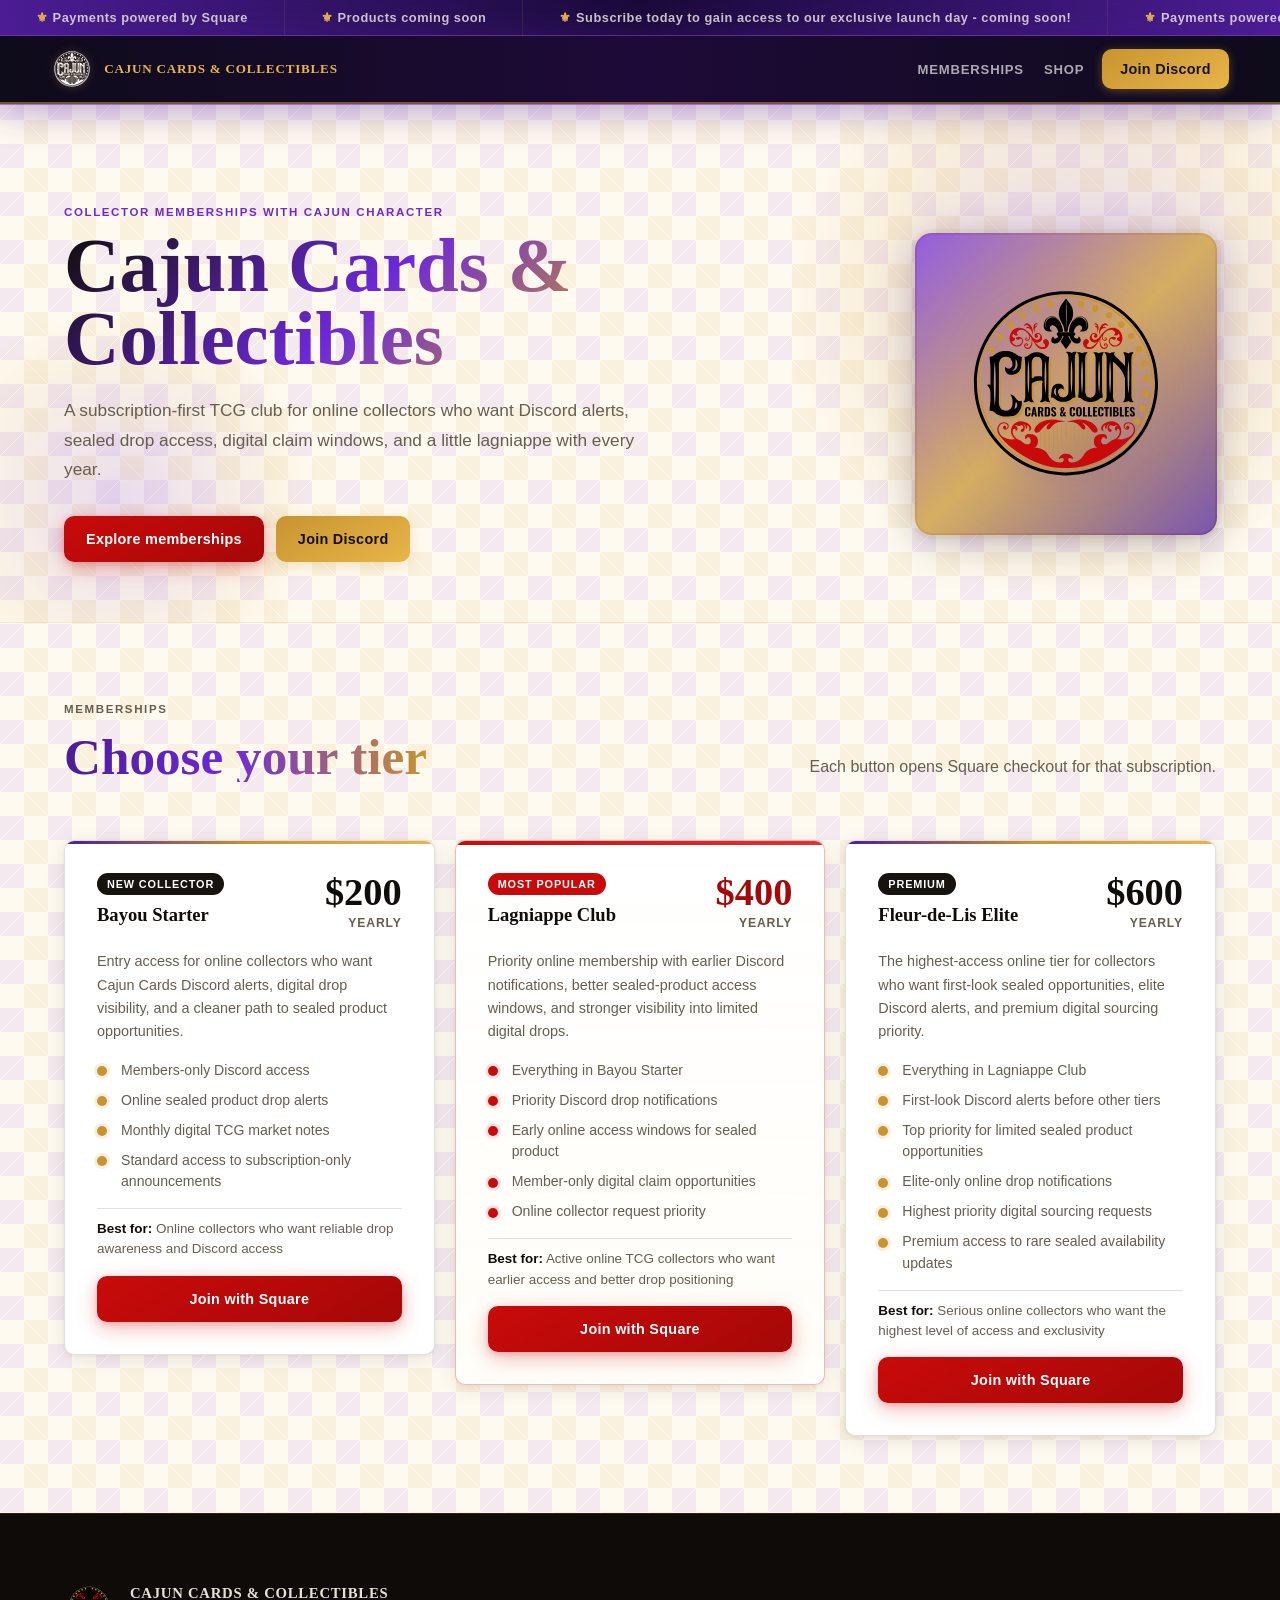
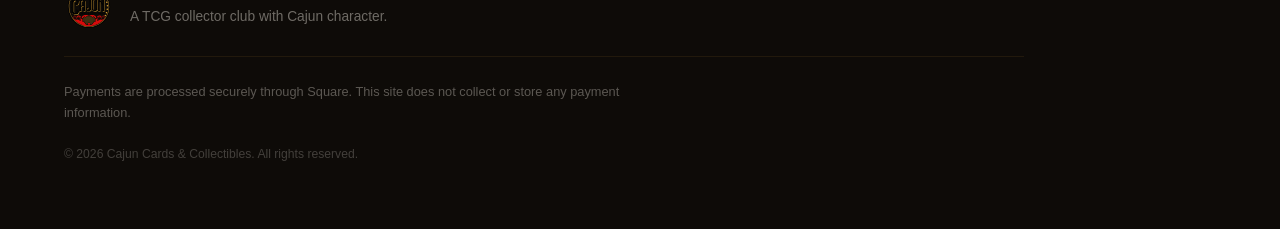
==== commit 32eb5a47: "Fix card image fallback chains and broaden CSP for all three games - One Piece: add non-CDN DigitalO" ====
--- a/index.html
+++ b/index.html
@@ -3,7 +3,7 @@
   <head>
     <meta charset="utf-8">
     <meta name="viewport" content="width=device-width, initial-scale=1">
-    <meta http-equiv="Content-Security-Policy" content="default-src 'self'; script-src 'self'; style-src 'self' https://fonts.googleapis.com; font-src https://fonts.gstatic.com; img-src 'self' data: https://images.pokemontcg.io https://limitlesstcg.nyc3.cdn.digitaloceanspaces.com https://lorcana-api.com https://en.onepiece-cardgame.com; connect-src 'self'; frame-ancestors 'none'; base-uri 'self'; form-action 'none'">
+    <meta http-equiv="Content-Security-Policy" content="default-src 'self'; script-src 'self'; style-src 'self' https://fonts.googleapis.com; font-src https://fonts.gstatic.com; img-src 'self' data: https://images.pokemontcg.io https://limitlesstcg.nyc3.cdn.digitaloceanspaces.com https://limitlesstcg.nyc3.digitaloceanspaces.com https://lorcana-api.com https://api.lorcana-api.com https://raw.githubusercontent.com https://en.onepiece-cardgame.com; connect-src 'self'; frame-ancestors 'none'; base-uri 'self'; form-action 'none'">
     <title>Cajun Cards &amp; Collectibles</title>
     <meta name="description" id="metaDesc" content="Subscription memberships for Cajun Cards &amp; Collectibles — a TCG collector club in Louisiana.">
     <link rel="icon" href="assets/logo.svg" type="image/svg+xml">
